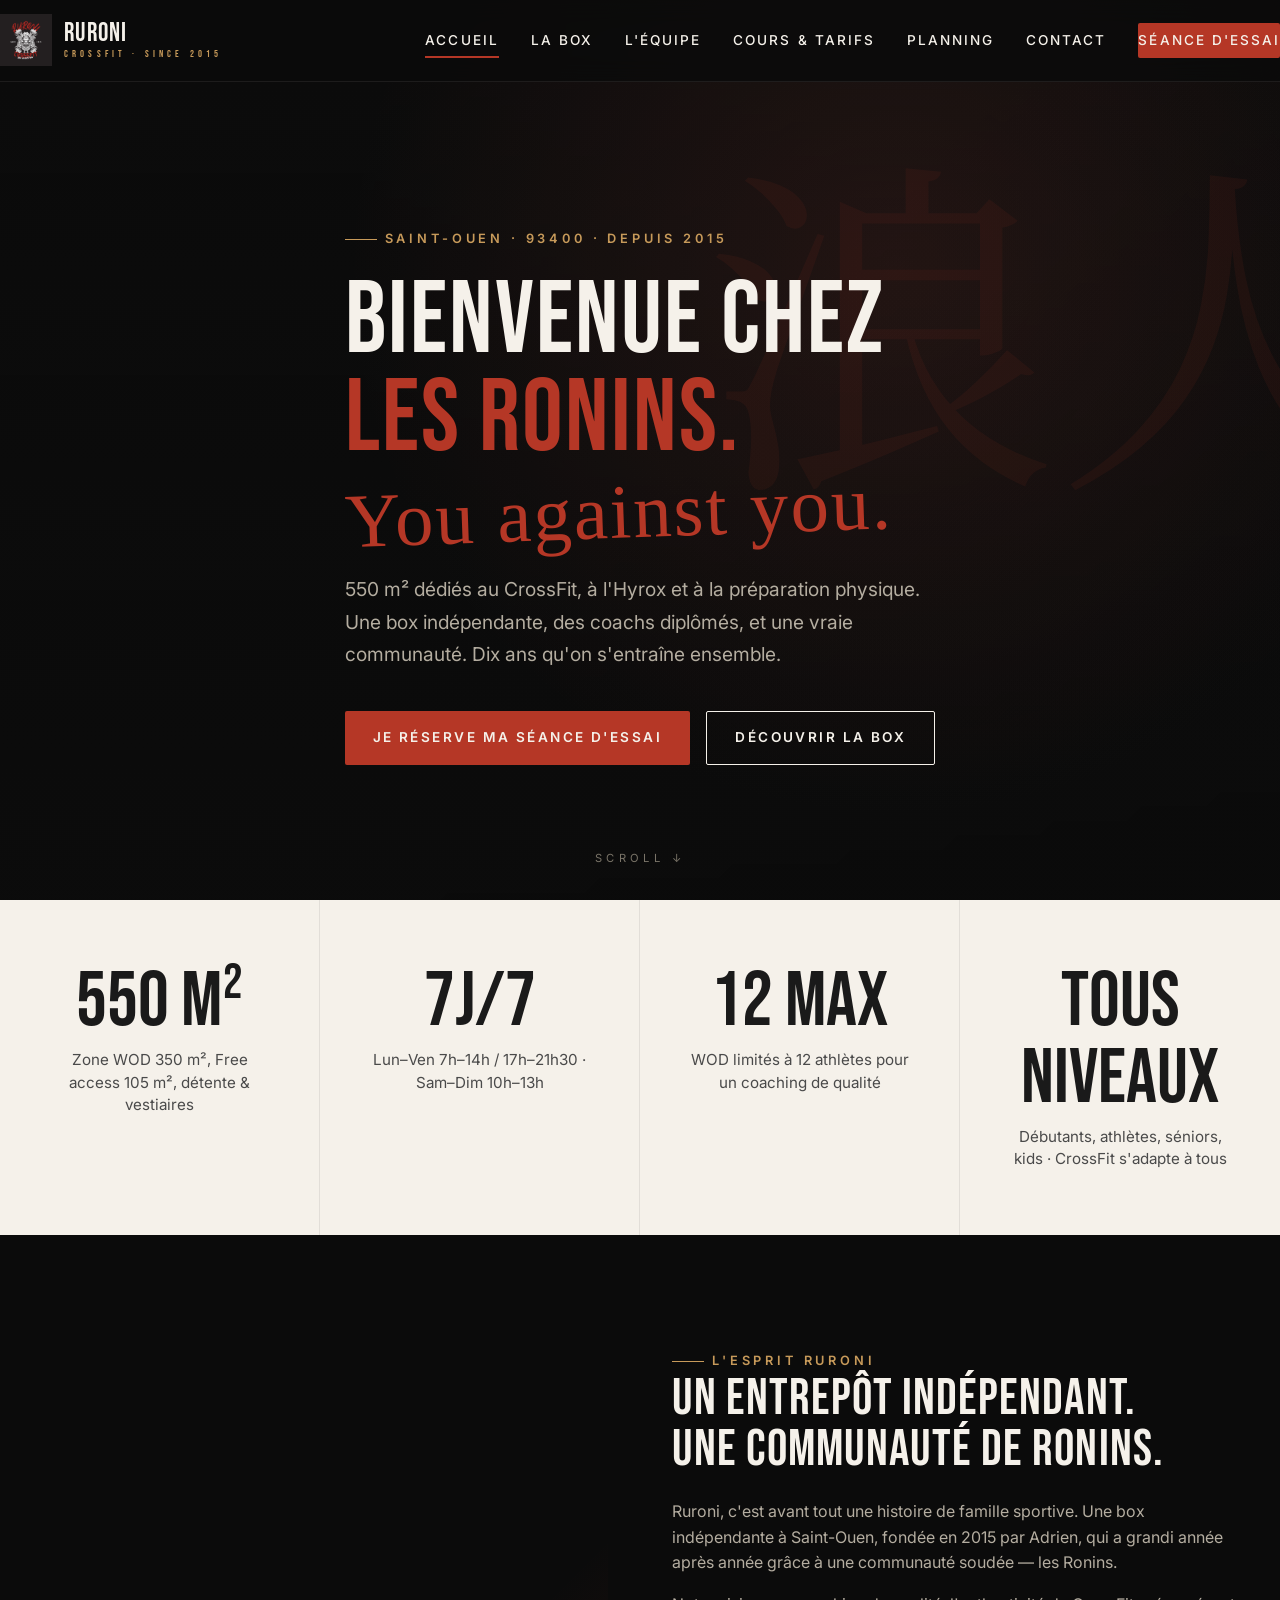
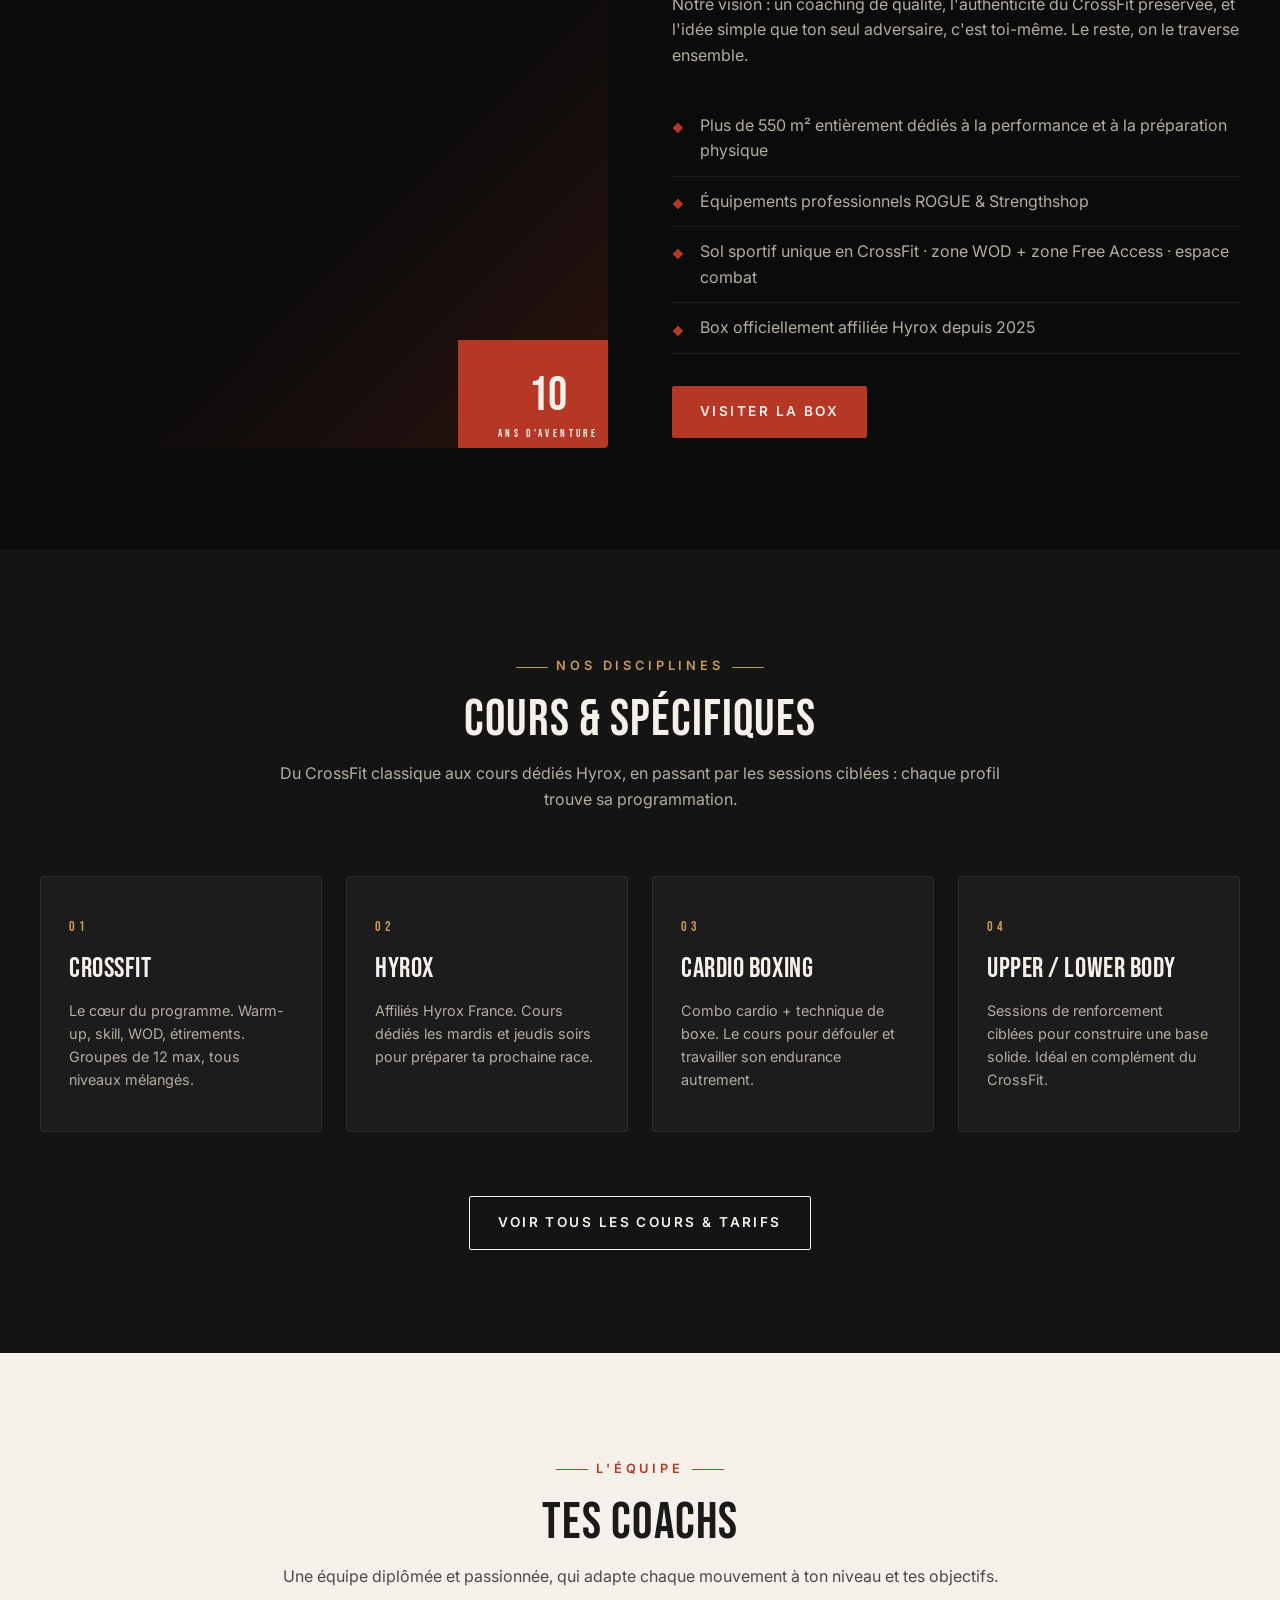
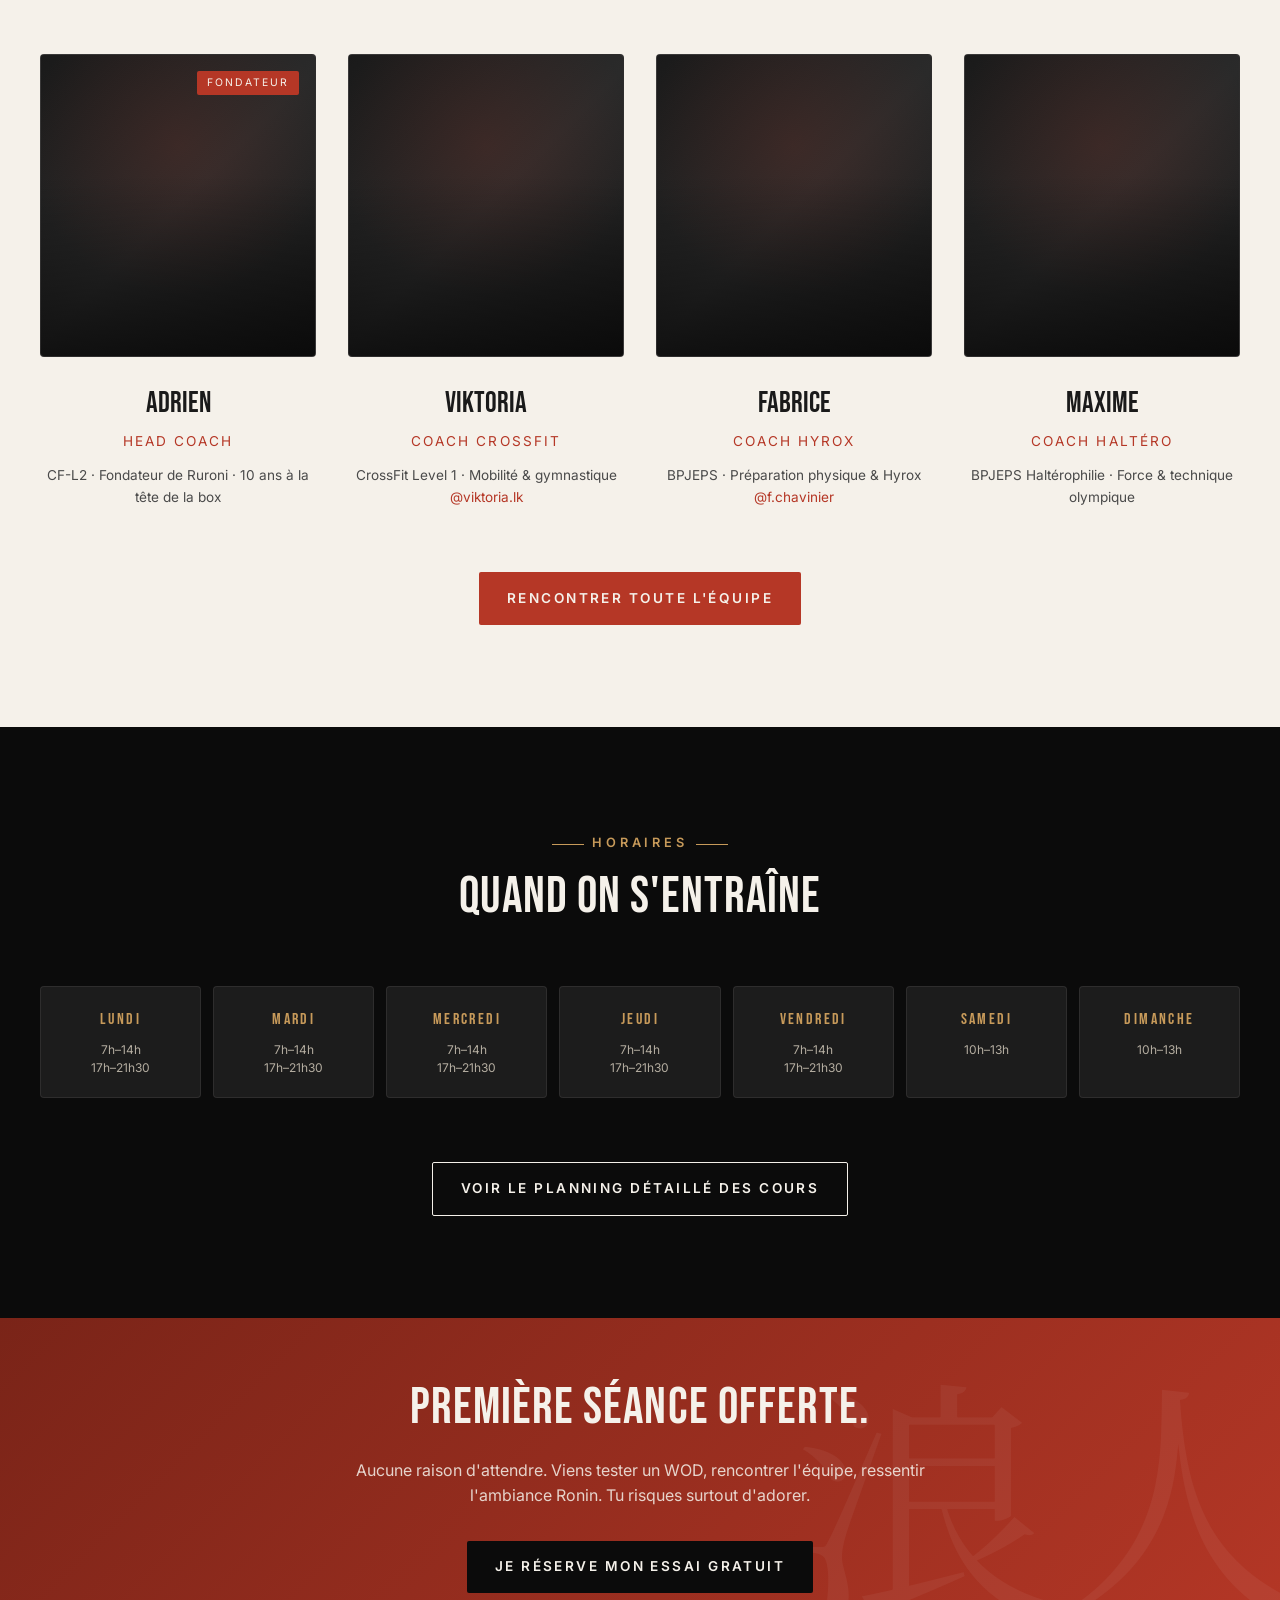
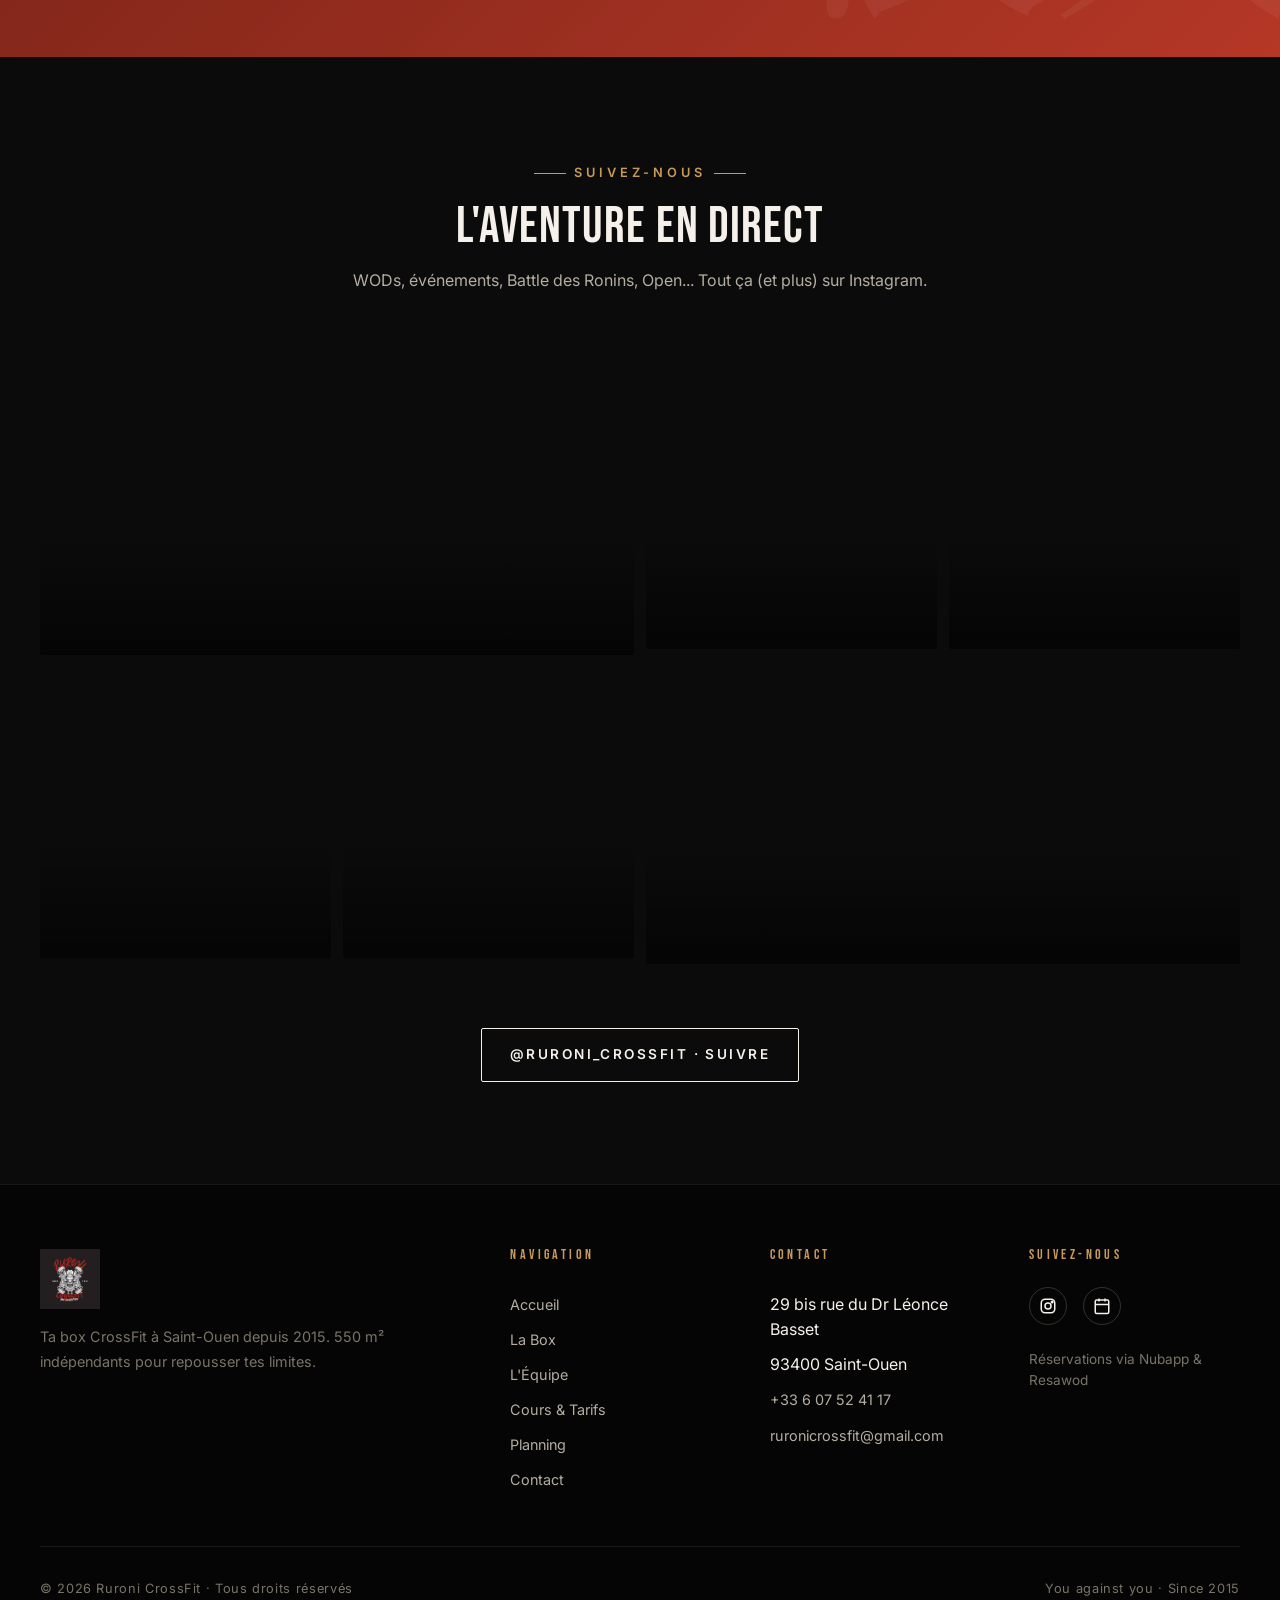
==== index.html @ 7ba1f14e "Add files via upload" ====
<!DOCTYPE html>
<html lang="fr">
<head>
  <meta charset="UTF-8" />
  <meta name="viewport" content="width=device-width, initial-scale=1.0" />
  <title>Ruroni CrossFit — La box des Ronins à Saint-Ouen</title>
  <meta name="description" content="Ruroni CrossFit, votre box indépendante de 550 m² à Saint-Ouen depuis 2015. CrossFit, Hyrox, préparation physique. Première séance offerte." />
  <link rel="icon" type="image/png" href="images/logo-mono.png" />
  <link rel="preconnect" href="https://fonts.googleapis.com" />
  <link rel="preconnect" href="https://fonts.gstatic.com" crossorigin />
  <link href="https://fonts.googleapis.com/css2?family=Bebas+Neue&family=Inter:wght@400;500;600;700&family=Noto+Serif+JP:wght@400;700&family=Permanent+Marker&display=swap" rel="stylesheet" />
  <link rel="stylesheet" href="css/style.css" />
</head>
<body>

<!-- ====== HEADER ====== -->
<header class="header">
  <div class="container header__inner">
    <a href="index.html" class="header__logo">
      <img src="images/logo-mono.png" alt="Ruroni CrossFit" />
      <span class="header__brand">RURONI<span>CROSSFIT · SINCE 2015</span></span>
    </a>
    <nav class="nav">
      <a href="index.html" class="active">Accueil</a>
      <a href="la-box.html">La Box</a>
      <a href="coachs.html">L'Équipe</a>
      <a href="cours-tarifs.html">Cours & Tarifs</a>
      <a href="planning.html">Planning</a>
      <a href="contact.html">Contact</a>
      <a href="https://potentrepote.fillout.com/essai?source=siteweb" class="btn" target="_blank" rel="noopener">Séance d'essai</a>
    </nav>
    <button class="menu-toggle" aria-label="Menu"><span></span><span></span><span></span></button>
  </div>
</header>

<!-- ====== HERO ====== -->
<section class="hero">
  <div class="hero__bg"></div>
  <span class="hero__kanji">浪人</span>
  <div class="container hero__content">
    <span class="eyebrow hero__eyebrow">Saint-Ouen · 93400 · Depuis 2015</span>
    <h1 class="hero__title">
      Bienvenue chez<br />
      <span class="accent">les Ronins.</span>
      <span class="brush">You against you.</span>
    </h1>
    <p class="hero__sub">
      550 m² dédiés au CrossFit, à l'Hyrox et à la préparation physique. Une box indépendante, des coachs diplômés, et une vraie communauté. Dix ans qu'on s'entraîne ensemble.
    </p>
    <div class="hero__ctas">
      <a href="https://potentrepote.fillout.com/essai?source=siteweb" class="btn" target="_blank" rel="noopener">Je réserve ma séance d'essai</a>
      <a href="la-box.html" class="btn btn--outline">Découvrir la box</a>
    </div>
  </div>
  <span class="hero__scroll">Scroll ↓</span>
</section>

<!-- ====== STATS ====== -->
<section class="stats">
  <div class="stats__grid">
    <div class="stat">
      <div class="stat__img" style="background-image:url('https://images.unsplash.com/photo-1571019613454-1cb2f99b2d8b?auto=format&fit=crop&w=900&q=70')"></div>
      <div class="stat__inner">
        <div class="stat__number">550 m²</div>
        <div class="stat__label">Zone WOD 350 m², Free access 105 m², détente & vestiaires</div>
      </div>
    </div>
    <div class="stat">
      <div class="stat__img" style="background-image:url('https://images.unsplash.com/photo-1534438327276-14e5300c3a48?auto=format&fit=crop&w=900&q=70')"></div>
      <div class="stat__inner">
        <div class="stat__number">7j/7</div>
        <div class="stat__label">Lun–Ven 7h–14h / 17h–21h30 · Sam–Dim 10h–13h</div>
      </div>
    </div>
    <div class="stat">
      <div class="stat__img" style="background-image:url('https://images.unsplash.com/photo-1517836357463-d25dfeac3438?auto=format&fit=crop&w=900&q=70')"></div>
      <div class="stat__inner">
        <div class="stat__number">12 max</div>
        <div class="stat__label">WOD limités à 12 athlètes pour un coaching de qualité</div>
      </div>
    </div>
    <div class="stat">
      <div class="stat__img" style="background-image:url('https://images.unsplash.com/photo-1538805060514-97d9cc17730c?auto=format&fit=crop&w=900&q=70')"></div>
      <div class="stat__inner">
        <div class="stat__number">Tous niveaux</div>
        <div class="stat__label">Débutants, athlètes, séniors, kids · CrossFit s'adapte à tous</div>
      </div>
    </div>
  </div>
</section>

<!-- ====== ABOUT SPLIT ====== -->
<section class="section">
  <div class="container split reveal">
    <div class="split__media" style="background-image:url('https://images.unsplash.com/photo-1574680096145-d05b474e2155?auto=format&fit=crop&w=1200&q=75')">
      <div class="split__badge">
        <span class="num">10</span>
        <span class="lbl">ANS D'AVENTURE</span>
      </div>
    </div>
    <div class="split__content">
      <span class="eyebrow">L'esprit Ruroni</span>
      <h2>Un entrepôt indépendant.<br/>Une communauté de Ronins.</h2>
      <p>
        Ruroni, c'est avant tout une histoire de famille sportive. Une box indépendante à Saint-Ouen, fondée en 2015 par Adrien, qui a grandi année après année grâce à une communauté soudée — les Ronins.
      </p>
      <p>
        Notre vision : un coaching de qualité, l'authenticité du CrossFit préservée, et l'idée simple que ton seul adversaire, c'est toi-même. Le reste, on le traverse ensemble.
      </p>
      <ul class="split__list">
        <li>Plus de 550 m² entièrement dédiés à la performance et à la préparation physique</li>
        <li>Équipements professionnels ROGUE & Strengthshop</li>
        <li>Sol sportif unique en CrossFit · zone WOD + zone Free Access · espace combat</li>
        <li>Box officiellement affiliée Hyrox depuis 2025</li>
      </ul>
      <a href="la-box.html" class="btn mt-2" style="margin-top:2rem;">Visiter la box</a>
    </div>
  </div>
</section>

<!-- ====== PROGRAMS ====== -->
<section class="section" style="background:var(--bg-mid);">
  <div class="container">
    <div class="section-head reveal">
      <span class="eyebrow">Nos disciplines</span>
      <h2>Cours & spécifiques</h2>
      <p>Du CrossFit classique aux cours dédiés Hyrox, en passant par les sessions ciblées : chaque profil trouve sa programmation.</p>
    </div>
    <div class="programs reveal">
      <div class="program">
        <span class="program__num">01</span>
        <h3 class="program__title">CrossFit</h3>
        <p class="program__desc">Le cœur du programme. Warm-up, skill, WOD, étirements. Groupes de 12 max, tous niveaux mélangés.</p>
      </div>
      <div class="program">
        <span class="program__num">02</span>
        <h3 class="program__title">Hyrox</h3>
        <p class="program__desc">Affiliés Hyrox France. Cours dédiés les mardis et jeudis soirs pour préparer ta prochaine race.</p>
      </div>
      <div class="program">
        <span class="program__num">03</span>
        <h3 class="program__title">Cardio Boxing</h3>
        <p class="program__desc">Combo cardio + technique de boxe. Le cours pour défouler et travailler son endurance autrement.</p>
      </div>
      <div class="program">
        <span class="program__num">04</span>
        <h3 class="program__title">Upper / Lower Body</h3>
        <p class="program__desc">Sessions de renforcement ciblées pour construire une base solide. Idéal en complément du CrossFit.</p>
      </div>
    </div>
    <div class="text-center mt-4">
      <a href="cours-tarifs.html" class="btn btn--outline">Voir tous les cours & tarifs</a>
    </div>
  </div>
</section>

<!-- ====== COACHES PREVIEW ====== -->
<section class="section section--cream">
  <div class="container">
    <div class="section-head reveal">
      <span class="eyebrow">L'Équipe</span>
      <h2>Tes coachs</h2>
      <p>Une équipe diplômée et passionnée, qui adapte chaque mouvement à ton niveau et tes objectifs.</p>
    </div>
    <div class="coaches reveal">
      <div class="coach">
        <div class="coach__portrait">
          <div class="coach__img" style="background-image:url('https://images.unsplash.com/photo-1583454110551-21f2fa2afe61?auto=format&fit=crop&w=500&q=80')"></div>
          <span class="coach__badge">Fondateur</span>
        </div>
        <div class="coach__name">Adrien</div>
        <div class="coach__role">Head Coach</div>
        <div class="coach__creds" style="color:#4a4a4a;">CF-L2 · Fondateur de Ruroni · 10 ans à la tête de la box</div>
      </div>
      <div class="coach">
        <div class="coach__portrait">
          <div class="coach__img" style="background-image:url('https://images.unsplash.com/photo-1518611012118-696072aa579a?auto=format&fit=crop&w=500&q=80')"></div>
        </div>
        <div class="coach__name">Viktoria</div>
        <div class="coach__role">Coach CrossFit</div>
        <div class="coach__creds" style="color:#4a4a4a;">CrossFit Level 1 · Mobilité & gymnastique<br/><a href="https://www.instagram.com/viktoria.lk/" target="_blank" style="color:var(--red);">@viktoria.lk</a></div>
      </div>
      <div class="coach">
        <div class="coach__portrait">
          <div class="coach__img" style="background-image:url('https://images.unsplash.com/photo-1567013127542-490d757e51fc?auto=format&fit=crop&w=500&q=80')"></div>
        </div>
        <div class="coach__name">Fabrice</div>
        <div class="coach__role">Coach Hyrox</div>
        <div class="coach__creds" style="color:#4a4a4a;">BPJEPS · Préparation physique & Hyrox<br/><a href="https://www.instagram.com/f.chavinier/" target="_blank" style="color:var(--red);">@f.chavinier</a></div>
      </div>
      <div class="coach">
        <div class="coach__portrait">
          <div class="coach__img" style="background-image:url('https://images.unsplash.com/photo-1605296867424-35fc25c9212a?auto=format&fit=crop&w=500&q=80')"></div>
        </div>
        <div class="coach__name">Maxime</div>
        <div class="coach__role">Coach Haltéro</div>
        <div class="coach__creds" style="color:#4a4a4a;">BPJEPS Haltérophilie · Force & technique olympique</div>
      </div>
    </div>
    <div class="text-center mt-4">
      <a href="coachs.html" class="btn">Rencontrer toute l'équipe</a>
    </div>
  </div>
</section>

<!-- ====== HOURS ====== -->
<section class="section">
  <div class="container">
    <div class="section-head reveal">
      <span class="eyebrow">Horaires</span>
      <h2>Quand on s'entraîne</h2>
    </div>
    <div class="hours-grid reveal">
      <div class="day"><div class="day__name">Lundi</div><div class="day__hours">7h–14h<br/>17h–21h30</div></div>
      <div class="day"><div class="day__name">Mardi</div><div class="day__hours">7h–14h<br/>17h–21h30</div></div>
      <div class="day"><div class="day__name">Mercredi</div><div class="day__hours">7h–14h<br/>17h–21h30</div></div>
      <div class="day"><div class="day__name">Jeudi</div><div class="day__hours">7h–14h<br/>17h–21h30</div></div>
      <div class="day"><div class="day__name">Vendredi</div><div class="day__hours">7h–14h<br/>17h–21h30</div></div>
      <div class="day"><div class="day__name">Samedi</div><div class="day__hours">10h–13h</div></div>
      <div class="day"><div class="day__name">Dimanche</div><div class="day__hours">10h–13h</div></div>
    </div>
    <div class="text-center mt-4">
      <a href="planning.html" class="btn btn--outline">Voir le planning détaillé des cours</a>
    </div>
  </div>
</section>

<!-- ====== CTA BANNER ====== -->
<section class="cta-banner">
  <div class="container">
    <h2>Première séance offerte.</h2>
    <p>Aucune raison d'attendre. Viens tester un WOD, rencontrer l'équipe, ressentir l'ambiance Ronin. Tu risques surtout d'adorer.</p>
    <a href="https://potentrepote.fillout.com/essai?source=siteweb" class="btn" target="_blank" rel="noopener">Je réserve mon essai gratuit</a>
  </div>
</section>

<!-- ====== INSTAGRAM TEASER ====== -->
<section class="section">
  <div class="container">
    <div class="section-head reveal">
      <span class="eyebrow">Suivez-nous</span>
      <h2>L'aventure en direct</h2>
      <p>WODs, événements, Battle des Ronins, Open... Tout ça (et plus) sur Instagram.</p>
    </div>
    <div class="gallery reveal">
      <a class="gallery__item gallery__item--wide" href="https://www.instagram.com/ruroni_crossfit/" target="_blank" rel="noopener" style="background-image:url('https://images.unsplash.com/photo-1571902943202-507ec2618e8f?auto=format&fit=crop&w=1200&q=75')"></a>
      <a class="gallery__item" href="https://www.instagram.com/ruroni_crossfit/" target="_blank" rel="noopener" style="background-image:url('https://images.unsplash.com/photo-1599058917212-d750089bc07e?auto=format&fit=crop&w=600&q=75')"></a>
      <a class="gallery__item" href="https://www.instagram.com/ruroni_crossfit/" target="_blank" rel="noopener" style="background-image:url('https://images.unsplash.com/photo-1581009146145-b5ef050c2e1e?auto=format&fit=crop&w=600&q=75')"></a>
      <a class="gallery__item" href="https://www.instagram.com/ruroni_crossfit/" target="_blank" rel="noopener" style="background-image:url('https://images.unsplash.com/photo-1554344728-77cf90d9ed26?auto=format&fit=crop&w=600&q=75')"></a>
      <a class="gallery__item" href="https://www.instagram.com/ruroni_crossfit/" target="_blank" rel="noopener" style="background-image:url('https://images.unsplash.com/photo-1517344884509-a0c97ec11bcc?auto=format&fit=crop&w=600&q=75')"></a>
      <a class="gallery__item gallery__item--wide" href="https://www.instagram.com/ruroni_crossfit/" target="_blank" rel="noopener" style="background-image:url('https://images.unsplash.com/photo-1546483875-ad9014c88eba?auto=format&fit=crop&w=1200&q=75')"></a>
    </div>
    <div class="text-center mt-4">
      <a href="https://www.instagram.com/ruroni_crossfit/" target="_blank" rel="noopener" class="btn btn--outline">@ruroni_crossfit · Suivre</a>
    </div>
  </div>
</section>

<!-- ====== FOOTER ====== -->
<footer class="footer">
  <div class="container">
    <div class="footer__grid">
      <div class="footer__brand">
        <img src="images/logo-mono.png" alt="Ruroni CrossFit" />
        <p>Ta box CrossFit à Saint-Ouen depuis 2015. 550 m² indépendants pour repousser tes limites.</p>
      </div>
      <div class="footer__col">
        <h4>NAVIGATION</h4>
        <ul>
          <li><a href="index.html">Accueil</a></li>
          <li><a href="la-box.html">La Box</a></li>
          <li><a href="coachs.html">L'Équipe</a></li>
          <li><a href="cours-tarifs.html">Cours & Tarifs</a></li>
          <li><a href="planning.html">Planning</a></li>
          <li><a href="contact.html">Contact</a></li>
        </ul>
      </div>
      <div class="footer__col">
        <h4>CONTACT</h4>
        <ul>
          <li>29 bis rue du Dr Léonce Basset</li>
          <li>93400 Saint-Ouen</li>
          <li><a href="tel:+33607524117">+33 6 07 52 41 17</a></li>
          <li><a href="mailto:ruronicrossfit@gmail.com">ruronicrossfit@gmail.com</a></li>
        </ul>
      </div>
      <div class="footer__col">
        <h4>SUIVEZ-NOUS</h4>
        <div class="footer__social">
          <a href="https://www.instagram.com/ruroni_crossfit/" target="_blank" aria-label="Instagram">
            <svg width="18" height="18" viewBox="0 0 24 24" fill="none" stroke="currentColor" stroke-width="2"><rect x="3" y="3" width="18" height="18" rx="5"/><circle cx="12" cy="12" r="4"/><circle cx="17.5" cy="6.5" r="1" fill="currentColor"/></svg>
          </a>
          <a href="https://potentrepote.fillout.com/essai?source=siteweb" target="_blank" aria-label="Réserver">
            <svg width="18" height="18" viewBox="0 0 24 24" fill="none" stroke="currentColor" stroke-width="2"><rect x="3" y="4" width="18" height="18" rx="2"/><line x1="16" y1="2" x2="16" y2="6"/><line x1="8" y1="2" x2="8" y2="6"/><line x1="3" y1="10" x2="21" y2="10"/></svg>
          </a>
        </div>
        <p style="margin-top:1.5rem; color:var(--text-mute); font-size:0.85rem;">Réservations via Nubapp & Resawod</p>
      </div>
    </div>
    <div class="footer__bottom">
      <div>© 2026 Ruroni CrossFit · Tous droits réservés</div>
      <div>You against you · Since 2015</div>
    </div>
  </div>
</footer>

<script src="js/main.js"></script>
</body>
</html>
---- css/style.css ----
/* =========================================================
   RURONI CROSSFIT — Identité visuelle
   Palette extraite du logo samouraï : rouge profond, crème, bronze, charbon
   ========================================================= */

:root {
  --bg-dark: #0b0b0b;
  --bg-mid: #141414;
  --bg-card: #1c1c1c;
  --bg-cream: #f5f1ea;
  --bg-cream-2: #ebe5d8;
  --red: #b53726;
  --red-hover: #d04432;
  --red-dark: #7a2418;
  --bronze: #c79a5a;
  --steel: #3d6a8c;
  --text: #f5f1ea;
  --text-dim: #b4ada0;
  --text-mute: #7a7468;
  --border: rgba(245, 241, 234, 0.08);
  --border-strong: rgba(245, 241, 234, 0.18);
}

* { box-sizing: border-box; margin: 0; padding: 0; }

html { scroll-behavior: smooth; }

body {
  font-family: 'Inter', -apple-system, BlinkMacSystemFont, sans-serif;
  background: var(--bg-dark);
  color: var(--text);
  line-height: 1.6;
  font-size: 16px;
  -webkit-font-smoothing: antialiased;
  overflow-x: hidden;
}

img { max-width: 100%; height: auto; display: block; }
a { color: inherit; text-decoration: none; transition: color .2s ease; }
a:hover { color: var(--red-hover); }

/* === Typography === */
h1, h2, h3, h4 {
  font-family: 'Bebas Neue', 'Arial Narrow', sans-serif;
  font-weight: 400;
  letter-spacing: 0.02em;
  line-height: 1;
}

h1 { font-size: clamp(2.5rem, 6vw, 5.5rem); }
h2 { font-size: clamp(2rem, 4vw, 3.5rem); }
h3 { font-size: clamp(1.4rem, 2.5vw, 2rem); }
h4 { font-size: 1.25rem; letter-spacing: 0.08em; text-transform: uppercase; }

.brush {
  font-family: 'Yuji Mai', 'Permanent Marker', cursive;
  color: var(--red);
  font-weight: 400;
}

.kanji {
  font-family: 'Noto Serif JP', serif;
  color: var(--red);
  opacity: 0.4;
}

.eyebrow {
  font-size: 0.8rem;
  letter-spacing: 0.3em;
  text-transform: uppercase;
  color: var(--bronze);
  font-weight: 600;
  display: inline-block;
  position: relative;
  padding-left: 2.5rem;
}
.eyebrow::before {
  content: '';
  position: absolute;
  left: 0; top: 50%;
  width: 2rem; height: 1px;
  background: var(--bronze);
}

/* === Layout === */
.container {
  max-width: 1280px;
  margin: 0 auto;
  padding: 0 clamp(1.25rem, 4vw, 2.5rem);
}

.section { padding: clamp(4rem, 8vw, 7rem) 0; }
.section--cream { background: var(--bg-cream); color: #1a1a1a; }
.section--cream h1, .section--cream h2, .section--cream h3, .section--cream h4 { color: #1a1a1a; }
.section--cream .eyebrow { color: var(--red); }
.section--cream .eyebrow::before { background: var(--red); }

/* === Header === */
.header {
  position: fixed;
  top: 0; left: 0; right: 0;
  z-index: 100;
  background: rgba(11, 11, 11, 0.85);
  backdrop-filter: blur(12px);
  -webkit-backdrop-filter: blur(12px);
  border-bottom: 1px solid var(--border);
  transition: background .3s ease;
}
.header__inner {
  display: flex;
  align-items: center;
  justify-content: space-between;
  padding: 0.9rem 0;
}
.header__logo {
  display: flex;
  align-items: center;
  gap: 0.75rem;
}
.header__logo img {
  height: 52px;
  width: auto;
}
.header__brand {
  font-family: 'Bebas Neue', sans-serif;
  font-size: 1.6rem;
  letter-spacing: 0.05em;
  line-height: 1;
  color: var(--text);
}
.header__brand span {
  display: block;
  font-size: 0.65rem;
  letter-spacing: 0.4em;
  color: var(--bronze);
  margin-top: 2px;
}

.nav {
  display: flex;
  align-items: center;
  gap: 2rem;
}
.nav a {
  font-size: 0.85rem;
  letter-spacing: 0.15em;
  text-transform: uppercase;
  font-weight: 500;
  position: relative;
  padding: 0.4rem 0;
}
.nav a::after {
  content: '';
  position: absolute;
  bottom: 0; left: 0;
  width: 0; height: 2px;
  background: var(--red);
  transition: width .25s ease;
}
.nav a:hover::after, .nav a.active::after { width: 100%; }
.nav a.active { color: var(--text); }

.btn {
  display: inline-flex;
  align-items: center;
  gap: 0.5rem;
  padding: 0.95rem 1.75rem;
  background: var(--red);
  color: var(--text);
  font-size: 0.85rem;
  letter-spacing: 0.18em;
  text-transform: uppercase;
  font-weight: 600;
  border: none;
  cursor: pointer;
  transition: all .2s ease;
  border-radius: 2px;
}
.btn:hover { background: var(--red-hover); color: var(--text); transform: translateY(-2px); }
.btn--outline {
  background: transparent;
  border: 1.5px solid var(--text);
  color: var(--text);
}
.btn--outline:hover { background: var(--text); color: var(--bg-dark); }
.btn--cream {
  background: var(--bg-cream);
  color: #1a1a1a;
}
.btn--cream:hover { background: white; color: #1a1a1a; }

.menu-toggle {
  display: none;
  background: none;
  border: none;
  color: var(--text);
  cursor: pointer;
  padding: 0.5rem;
}
.menu-toggle span {
  display: block;
  width: 26px; height: 2px;
  background: var(--text);
  margin: 5px 0;
  transition: all .25s;
}

/* === Hero === */
.hero {
  position: relative;
  min-height: 100vh;
  display: flex;
  align-items: center;
  padding-top: 90px;
  overflow: hidden;
  background: var(--bg-dark);
}
.hero__bg {
  position: absolute;
  inset: 0;
  background-image:
    linear-gradient(180deg, rgba(11,11,11,0.6) 0%, rgba(11,11,11,0.85) 60%, rgba(11,11,11,0.95) 100%),
    url('https://images.unsplash.com/photo-1534438327276-14e5300c3a48?auto=format&fit=crop&w=2000&q=70');
  background-size: cover;
  background-position: center;
  filter: grayscale(0.4);
}
.hero__bg::after {
  content: '';
  position: absolute;
  inset: 0;
  background:
    radial-gradient(circle at 70% 30%, rgba(181, 55, 38, 0.18), transparent 50%),
    linear-gradient(135deg, transparent 50%, rgba(11,11,11,0.5) 100%);
}
.hero__content {
  position: relative;
  z-index: 2;
  max-width: 900px;
}
.hero__kanji {
  font-family: 'Noto Serif JP', serif;
  position: absolute;
  right: -10%;
  top: 15%;
  font-size: clamp(10rem, 30vw, 22rem);
  color: var(--red);
  opacity: 0.08;
  line-height: 1;
  z-index: 1;
  user-select: none;
}
.hero__eyebrow {
  margin-bottom: 1.5rem;
}
.hero__title {
  font-size: clamp(3rem, 8vw, 7rem);
  line-height: 0.95;
  margin-bottom: 1.5rem;
}
.hero__title .accent { color: var(--red); }
.hero__title .brush {
  display: block;
  font-size: clamp(2.5rem, 6vw, 5rem);
  transform: rotate(-2deg);
  margin: 0.5rem 0;
}
.hero__sub {
  font-size: clamp(1rem, 1.5vw, 1.2rem);
  color: var(--text-dim);
  max-width: 580px;
  margin-bottom: 2.5rem;
  line-height: 1.7;
}
.hero__ctas {
  display: flex;
  gap: 1rem;
  flex-wrap: wrap;
}
.hero__scroll {
  position: absolute;
  bottom: 2rem;
  left: 50%;
  transform: translateX(-50%);
  font-size: 0.7rem;
  letter-spacing: 0.4em;
  text-transform: uppercase;
  color: var(--text-mute);
  z-index: 2;
  animation: bounce 2s infinite;
}
@keyframes bounce {
  0%, 100% { transform: translate(-50%, 0); }
  50% { transform: translate(-50%, 10px); }
}

/* === Stats grid (Naya-style) === */
.stats {
  background: var(--bg-cream);
  color: #1a1a1a;
  padding: 0;
}
.stats__grid {
  display: grid;
  grid-template-columns: repeat(4, 1fr);
}
.stat {
  position: relative;
  padding: 4rem 2rem;
  text-align: center;
  border-right: 1px solid rgba(0,0,0,0.08);
  overflow: hidden;
}
.stat:last-child { border-right: none; }
.stat__img {
  position: absolute;
  inset: 0;
  background-size: cover;
  background-position: center;
  opacity: 0.18;
  transition: opacity .4s ease;
}
.stat:hover .stat__img { opacity: 0.32; }
.stat__inner { position: relative; z-index: 2; }
.stat__number {
  font-family: 'Bebas Neue', sans-serif;
  font-size: clamp(3rem, 6vw, 5rem);
  color: #1a1a1a;
  line-height: 1;
  margin-bottom: 0.5rem;
}
.stat__label {
  font-size: 0.95rem;
  color: #4a4a4a;
  line-height: 1.5;
  max-width: 220px;
  margin: 0 auto;
}

/* === Section header === */
.section-head { text-align: center; max-width: 720px; margin: 0 auto 4rem; }
.section-head .eyebrow { padding-left: 2.5rem; padding-right: 2.5rem; }
.section-head .eyebrow::after {
  content: '';
  position: absolute;
  right: 0; top: 50%;
  width: 2rem; height: 1px;
  background: var(--bronze);
}
.section--cream .section-head .eyebrow::after { background: var(--red); }
.section-head h2 { margin: 1rem 0; }
.section-head p { color: var(--text-dim); }
.section--cream .section-head p { color: #4a4a4a; }

/* === Programs (cours spécifiques) === */
.programs {
  display: grid;
  grid-template-columns: repeat(auto-fit, minmax(240px, 1fr));
  gap: 1.5rem;
}
.program {
  position: relative;
  padding: 2.5rem 1.75rem;
  background: var(--bg-card);
  border: 1px solid var(--border);
  border-radius: 4px;
  overflow: hidden;
  transition: all .3s ease;
}
.program::before {
  content: '';
  position: absolute;
  top: 0; left: 0;
  width: 100%; height: 3px;
  background: var(--red);
  transform: scaleX(0);
  transform-origin: left;
  transition: transform .3s ease;
}
.program:hover {
  transform: translateY(-4px);
  border-color: var(--border-strong);
}
.program:hover::before { transform: scaleX(1); }
.program__num {
  font-family: 'Bebas Neue', sans-serif;
  font-size: 0.85rem;
  color: var(--bronze);
  letter-spacing: 0.3em;
  margin-bottom: 1rem;
  display: block;
}
.program__title {
  font-family: 'Bebas Neue', sans-serif;
  font-size: 1.75rem;
  margin-bottom: 1rem;
  color: var(--text);
}
.program__desc {
  font-size: 0.9rem;
  color: var(--text-dim);
  line-height: 1.6;
}

/* === Coaches === */
.coaches {
  display: grid;
  grid-template-columns: repeat(auto-fit, minmax(260px, 1fr));
  gap: 2rem;
}
.coach {
  text-align: center;
}
.coach__portrait {
  position: relative;
  aspect-ratio: 1 / 1.1;
  border-radius: 4px;
  margin-bottom: 1.5rem;
  overflow: hidden;
  background: linear-gradient(135deg, #1a1a1a 0%, #2a2a2a 50%, #1a1a1a 100%);
  display: flex;
  align-items: center;
  justify-content: center;
  border: 1px solid var(--border);
  transition: all .3s ease;
}
.coach__portrait::before {
  content: '';
  position: absolute;
  inset: 0;
  background:
    radial-gradient(circle at 50% 30%, rgba(181, 55, 38, 0.15), transparent 60%);
}
.coach__portrait::after {
  content: '';
  position: absolute;
  inset: 0;
  background: linear-gradient(180deg, transparent 40%, rgba(0,0,0,0.6) 100%);
}
.coach:hover .coach__portrait {
  border-color: var(--red);
  transform: translateY(-4px);
}
.coach__img {
  position: absolute;
  inset: 0;
  background-size: cover;
  background-position: center top;
  filter: grayscale(0.2) contrast(1.05);
}
.coach__initials {
  position: relative;
  z-index: 2;
  font-family: 'Bebas Neue', sans-serif;
  font-size: 5rem;
  color: var(--bronze);
  opacity: 0.5;
  letter-spacing: 0.05em;
}
.coach__badge {
  position: absolute;
  top: 1rem; right: 1rem;
  z-index: 3;
  background: var(--red);
  color: var(--text);
  font-size: 0.65rem;
  letter-spacing: 0.2em;
  padding: 0.25rem 0.6rem;
  text-transform: uppercase;
  border-radius: 2px;
}
.coach__name {
  font-family: 'Bebas Neue', sans-serif;
  font-size: 1.8rem;
  margin-bottom: 0.25rem;
}
.coach__role {
  font-size: 0.85rem;
  letter-spacing: 0.15em;
  text-transform: uppercase;
  color: var(--red);
  margin-bottom: 0.75rem;
}
.coach__creds {
  font-size: 0.85rem;
  color: var(--text-dim);
  line-height: 1.6;
}

/* === Box presentation (split) === */
.split {
  display: grid;
  grid-template-columns: 1fr 1fr;
  gap: 4rem;
  align-items: center;
}
.split__media {
  position: relative;
  aspect-ratio: 4 / 5;
  background-size: cover;
  background-position: center;
  border-radius: 4px;
  overflow: hidden;
}
.split__media::before {
  content: '';
  position: absolute;
  inset: 0;
  background: linear-gradient(135deg, transparent 60%, rgba(181, 55, 38, 0.2) 100%);
}
.split__badge {
  position: absolute;
  bottom: -30px; right: -30px;
  background: var(--red);
  color: var(--text);
  padding: 2rem 2.5rem;
  text-align: center;
  font-family: 'Bebas Neue', sans-serif;
  z-index: 2;
}
.split__badge .num { font-size: 3rem; line-height: 1; display: block; }
.split__badge .lbl { font-size: 0.7rem; letter-spacing: 0.3em; }
.split__content h2 { margin-bottom: 1.5rem; }
.split__content p { color: var(--text-dim); margin-bottom: 1rem; }
.split__list { list-style: none; margin-top: 2rem; }
.split__list li {
  display: flex;
  align-items: flex-start;
  gap: 1rem;
  padding: 0.75rem 0;
  border-bottom: 1px solid var(--border);
  color: var(--text-dim);
}
.split__list li::before {
  content: '◆';
  color: var(--red);
  font-size: 0.7rem;
  margin-top: 0.45rem;
}

/* === Gallery === */
.gallery {
  display: grid;
  grid-template-columns: repeat(4, 1fr);
  gap: 0.75rem;
}
.gallery__item {
  aspect-ratio: 1;
  background-size: cover;
  background-position: center;
  border-radius: 2px;
  position: relative;
  overflow: hidden;
  cursor: pointer;
  transition: all .3s ease;
}
.gallery__item:hover { transform: scale(0.98); }
.gallery__item::after {
  content: '';
  position: absolute;
  inset: 0;
  background: linear-gradient(180deg, transparent 60%, rgba(0,0,0,0.6) 100%);
}
.gallery__item--wide {
  grid-column: span 2;
  aspect-ratio: 2;
}

/* === Pricing === */
.pricing {
  display: grid;
  grid-template-columns: repeat(auto-fit, minmax(280px, 1fr));
  gap: 2rem;
  max-width: 1100px;
  margin: 0 auto;
}
.price {
  background: var(--bg-card);
  border: 1px solid var(--border);
  padding: 2.5rem 2rem;
  border-radius: 4px;
  position: relative;
  transition: all .3s ease;
}
.price--featured {
  border-color: var(--red);
  transform: scale(1.03);
  background: linear-gradient(180deg, #1f1612 0%, var(--bg-card) 100%);
}
.price--featured::before {
  content: 'POPULAIRE';
  position: absolute;
  top: -12px; left: 50%;
  transform: translateX(-50%);
  background: var(--red);
  color: var(--text);
  font-family: 'Bebas Neue', sans-serif;
  font-size: 0.85rem;
  letter-spacing: 0.25em;
  padding: 0.35rem 1rem;
  border-radius: 2px;
}
.price__name {
  font-family: 'Bebas Neue', sans-serif;
  font-size: 1.5rem;
  color: var(--bronze);
  letter-spacing: 0.1em;
  margin-bottom: 0.5rem;
}
.price__amount {
  font-family: 'Bebas Neue', sans-serif;
  font-size: 3.5rem;
  color: var(--text);
  line-height: 1;
}
.price__amount sup { font-size: 1rem; color: var(--text-dim); margin-left: 0.25rem; }
.price__period { font-size: 0.85rem; color: var(--text-mute); margin-bottom: 1.5rem; display: block; }
.price__list {
  list-style: none;
  margin: 1.5rem 0;
  padding: 1.5rem 0;
  border-top: 1px solid var(--border);
}
.price__list li {
  padding: 0.5rem 0;
  font-size: 0.9rem;
  color: var(--text-dim);
  position: relative;
  padding-left: 1.5rem;
}
.price__list li::before {
  content: '✓';
  position: absolute;
  left: 0;
  color: var(--red);
  font-weight: 700;
}

/* === Planning table === */
.planning {
  overflow-x: auto;
  border: 1px solid var(--border);
  border-radius: 4px;
}
.planning table {
  width: 100%;
  border-collapse: collapse;
  min-width: 800px;
}
.planning th, .planning td {
  padding: 1rem 0.5rem;
  text-align: center;
  border-right: 1px solid var(--border);
  border-bottom: 1px solid var(--border);
  font-size: 0.85rem;
}
.planning th {
  background: var(--bg-card);
  font-family: 'Bebas Neue', sans-serif;
  font-size: 1rem;
  letter-spacing: 0.15em;
  color: var(--bronze);
  text-transform: uppercase;
}
.planning th:first-child, .planning td:first-child {
  background: var(--bg-card);
  font-family: 'Bebas Neue', sans-serif;
  font-size: 0.95rem;
  letter-spacing: 0.1em;
  color: var(--text);
  text-transform: uppercase;
  text-align: left;
  padding-left: 1.25rem;
  min-width: 110px;
}
.planning td .slot {
  display: inline-block;
  padding: 0.4rem 0.75rem;
  background: rgba(181, 55, 38, 0.12);
  border-left: 2px solid var(--red);
  color: var(--text);
  font-weight: 600;
  border-radius: 2px;
  margin: 0.15rem 0;
  font-size: 0.78rem;
}
.planning td .slot--hyrox {
  background: rgba(61, 106, 140, 0.15);
  border-left-color: var(--steel);
}
.planning td .slot--special {
  background: rgba(199, 154, 90, 0.15);
  border-left-color: var(--bronze);
}
.planning td.empty { color: var(--text-mute); font-size: 0.75rem; }
.planning__legend {
  display: flex;
  gap: 1.5rem;
  margin-top: 1.5rem;
  flex-wrap: wrap;
  font-size: 0.85rem;
  color: var(--text-dim);
}
.planning__legend span {
  display: inline-flex;
  align-items: center;
  gap: 0.5rem;
}
.planning__legend span::before {
  content: '';
  width: 12px; height: 12px;
  background: var(--red);
  border-radius: 2px;
}
.planning__legend span:nth-child(2)::before { background: var(--steel); }
.planning__legend span:nth-child(3)::before { background: var(--bronze); }

/* === Contact / Form === */
.contact-grid {
  display: grid;
  grid-template-columns: 1fr 1fr;
  gap: 4rem;
}
.contact-info { padding: 0; }
.contact-info h3 { color: var(--text); margin-bottom: 1.5rem; }
.contact-info__item {
  display: flex;
  gap: 1rem;
  padding: 1.25rem 0;
  border-bottom: 1px solid var(--border);
}
.contact-info__item .icon {
  flex-shrink: 0;
  width: 36px; height: 36px;
  background: rgba(181, 55, 38, 0.15);
  border-radius: 50%;
  display: flex;
  align-items: center;
  justify-content: center;
  color: var(--red);
  font-weight: 700;
}
.contact-info__item .label {
  font-size: 0.75rem;
  letter-spacing: 0.2em;
  text-transform: uppercase;
  color: var(--bronze);
  margin-bottom: 0.25rem;
}
.contact-info__item .value { color: var(--text); }
.contact-info__item .value a { color: var(--text); }
.contact-info__item .value a:hover { color: var(--red); }

.form {
  background: var(--bg-card);
  border: 1px solid var(--border);
  padding: 2.5rem;
  border-radius: 4px;
}
.form__row { margin-bottom: 1.25rem; }
.form__row label {
  display: block;
  font-size: 0.75rem;
  letter-spacing: 0.18em;
  text-transform: uppercase;
  color: var(--bronze);
  margin-bottom: 0.5rem;
}
.form__row input,
.form__row textarea,
.form__row select {
  width: 100%;
  padding: 0.85rem 1rem;
  background: var(--bg-mid);
  border: 1px solid var(--border-strong);
  color: var(--text);
  font-family: inherit;
  font-size: 0.95rem;
  border-radius: 2px;
  transition: border-color .2s;
}
.form__row input:focus,
.form__row textarea:focus,
.form__row select:focus {
  outline: none;
  border-color: var(--red);
}
.form__row textarea { resize: vertical; min-height: 120px; }
.form__row--double { display: grid; grid-template-columns: 1fr 1fr; gap: 1rem; }

/* === CTA banner === */
.cta-banner {
  background: linear-gradient(135deg, var(--red-dark) 0%, var(--red) 100%);
  padding: 4rem 0;
  text-align: center;
  position: relative;
  overflow: hidden;
}
.cta-banner::before {
  content: '浪人';
  font-family: 'Noto Serif JP', serif;
  position: absolute;
  right: -2%;
  top: 50%;
  transform: translateY(-50%);
  font-size: 16rem;
  color: rgba(255,255,255,0.05);
  line-height: 1;
}
.cta-banner h2 {
  color: var(--text);
  margin-bottom: 1.5rem;
  position: relative;
  z-index: 2;
}
.cta-banner p {
  color: rgba(245,241,234,0.85);
  margin-bottom: 2rem;
  max-width: 600px;
  margin-left: auto;
  margin-right: auto;
  position: relative;
  z-index: 2;
}
.cta-banner .btn { position: relative; z-index: 2; background: var(--bg-dark); }
.cta-banner .btn:hover { background: var(--bg-cream); color: var(--bg-dark); }

/* === Footer === */
.footer {
  background: #050505;
  padding: 4rem 0 2rem;
  border-top: 1px solid var(--border);
}
.footer__grid {
  display: grid;
  grid-template-columns: 2fr 1fr 1fr 1fr;
  gap: 3rem;
  margin-bottom: 3rem;
}
.footer__brand img { height: 60px; margin-bottom: 1rem; }
.footer__brand p { color: var(--text-mute); font-size: 0.9rem; line-height: 1.7; }
.footer__col h4 {
  color: var(--bronze);
  font-size: 0.85rem;
  letter-spacing: 0.25em;
  margin-bottom: 1.5rem;
}
.footer__col ul { list-style: none; }
.footer__col ul li { padding: 0.3rem 0; }
.footer__col ul a { color: var(--text-dim); font-size: 0.9rem; }
.footer__col ul a:hover { color: var(--red); }
.footer__social { display: flex; gap: 1rem; }
.footer__social a {
  width: 38px; height: 38px;
  border: 1px solid var(--border-strong);
  display: flex;
  align-items: center;
  justify-content: center;
  border-radius: 50%;
  transition: all .2s;
}
.footer__social a:hover {
  background: var(--red);
  border-color: var(--red);
}
.footer__bottom {
  padding-top: 2rem;
  border-top: 1px solid var(--border);
  display: flex;
  justify-content: space-between;
  align-items: center;
  font-size: 0.8rem;
  color: var(--text-mute);
  letter-spacing: 0.05em;
  flex-wrap: wrap;
  gap: 1rem;
}

/* === Page title (sub-pages) === */
.page-title {
  padding: 180px 0 80px;
  position: relative;
  background: var(--bg-mid);
  overflow: hidden;
}
.page-title::before {
  content: '';
  position: absolute;
  inset: 0;
  background-image: linear-gradient(180deg, rgba(11,11,11,0.6), rgba(11,11,11,0.95)),
    url('https://images.unsplash.com/photo-1517836357463-d25dfeac3438?auto=format&fit=crop&w=2000&q=70');
  background-size: cover;
  background-position: center;
  opacity: 0.4;
}
.page-title__content { position: relative; z-index: 2; text-align: center; }
.page-title h1 { margin-bottom: 1rem; }
.page-title .breadcrumb {
  font-size: 0.8rem;
  letter-spacing: 0.2em;
  text-transform: uppercase;
  color: var(--text-mute);
}
.page-title .breadcrumb a { color: var(--bronze); }
.page-title .breadcrumb span { margin: 0 0.5rem; color: var(--text-mute); }

/* === Schedule small (homepage teaser) === */
.hours-grid {
  display: grid;
  grid-template-columns: repeat(7, 1fr);
  gap: 0.75rem;
  margin-top: 2rem;
}
.day {
  padding: 1.25rem 0.75rem;
  background: var(--bg-card);
  border: 1px solid var(--border);
  border-radius: 4px;
  text-align: center;
}
.day__name {
  font-family: 'Bebas Neue', sans-serif;
  font-size: 1rem;
  color: var(--bronze);
  letter-spacing: 0.15em;
  margin-bottom: 0.5rem;
}
.day__hours { font-size: 0.75rem; color: var(--text-dim); line-height: 1.5; }

/* === Map === */
.map-wrap {
  border-radius: 4px;
  overflow: hidden;
  border: 1px solid var(--border-strong);
  filter: grayscale(0.4) contrast(1.1);
}
.map-wrap iframe {
  width: 100%;
  height: 380px;
  border: none;
  display: block;
}

/* === Responsive === */
@media (max-width: 1024px) {
  .stats__grid { grid-template-columns: repeat(2, 1fr); }
  .stat { border-bottom: 1px solid rgba(0,0,0,0.08); }
  .stat:nth-child(2) { border-right: none; }
  .footer__grid { grid-template-columns: 1fr 1fr; gap: 2rem; }
  .split { gap: 2.5rem; }
  .gallery { grid-template-columns: repeat(2, 1fr); }
}

@media (max-width: 768px) {
  .menu-toggle { display: block; }
  .nav {
    position: fixed;
    inset: 70px 0 0 0;
    background: var(--bg-dark);
    flex-direction: column;
    padding: 3rem 2rem;
    gap: 2rem;
    transform: translateX(100%);
    transition: transform .3s ease;
  }
  .nav.open { transform: translateX(0); }
  .nav a { font-size: 1.2rem; }
  .header__brand { font-size: 1.25rem; }
  .hero { min-height: 90vh; padding-top: 100px; }
  .hours-grid { grid-template-columns: repeat(2, 1fr); }
  .split, .contact-grid { grid-template-columns: 1fr; gap: 2rem; }
  .footer__grid { grid-template-columns: 1fr; }
  .form__row--double { grid-template-columns: 1fr; }
  .price--featured { transform: none; }
}

@media (max-width: 480px) {
  .stats__grid { grid-template-columns: 1fr; }
  .stat { border-right: none; }
  .gallery { grid-template-columns: 1fr; }
  .hero__ctas { width: 100%; }
  .hero__ctas .btn { flex: 1; justify-content: center; }
}

/* === Utility === */
.text-center { text-align: center; }
.mt-2 { margin-top: 2rem; }
.mt-4 { margin-top: 4rem; }
.mb-2 { margin-bottom: 2rem; }

/* Reveal animation */
.reveal {
  opacity: 0;
  transform: translateY(20px);
  transition: opacity .8s ease, transform .8s ease;
}
.reveal.in-view {
  opacity: 1;
  transform: translateY(0);
}
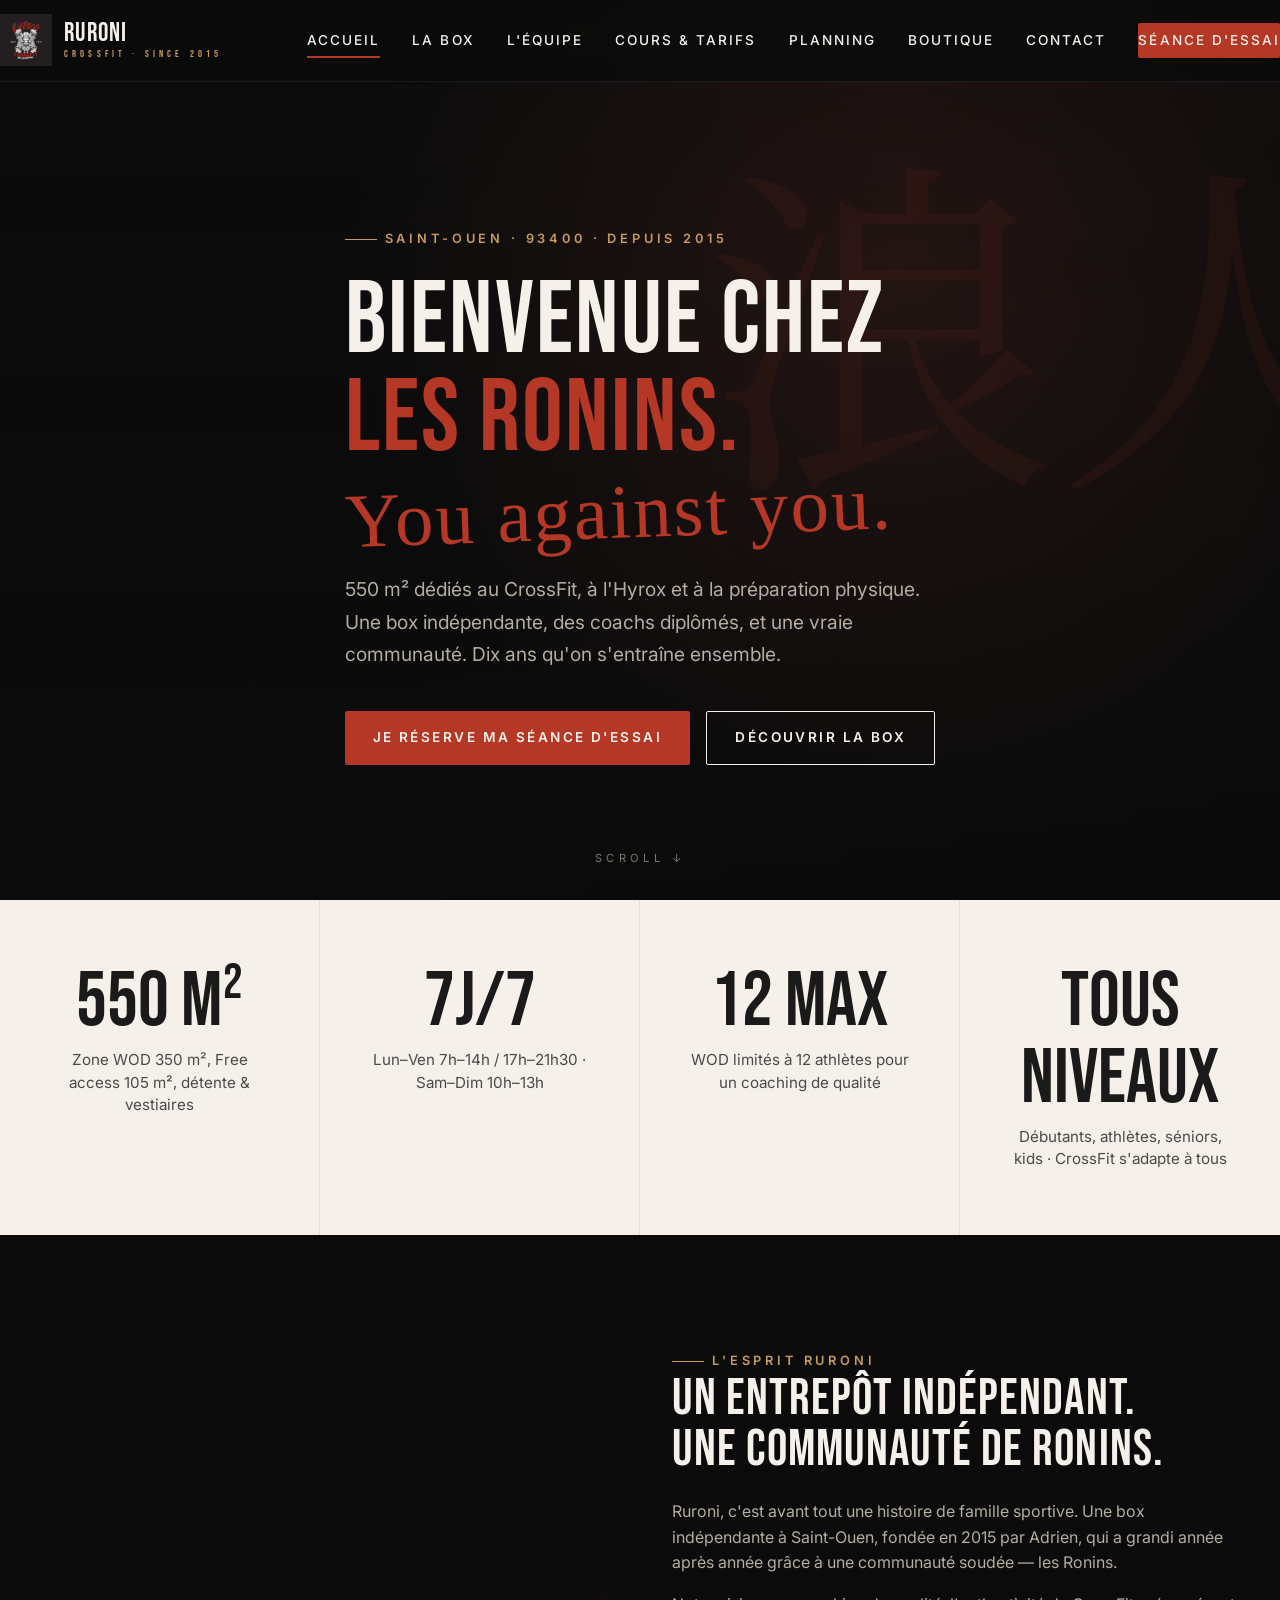
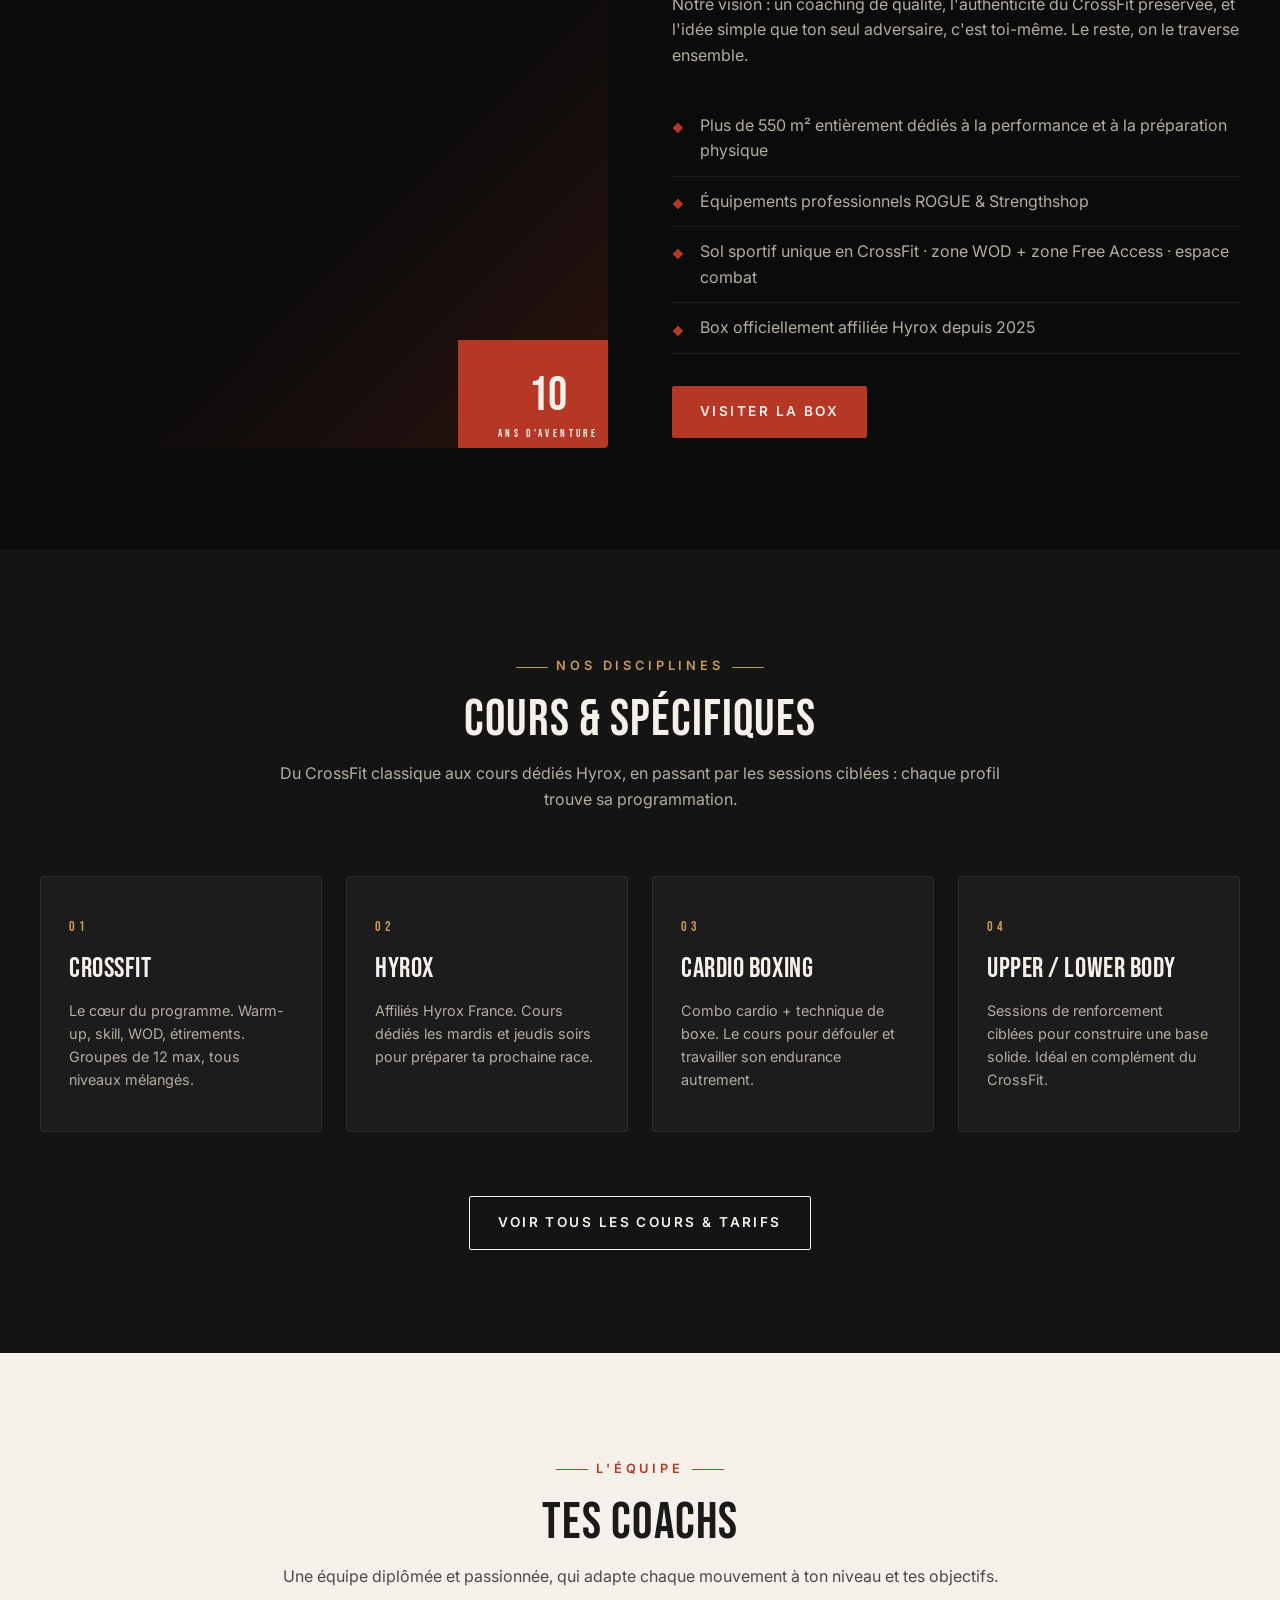
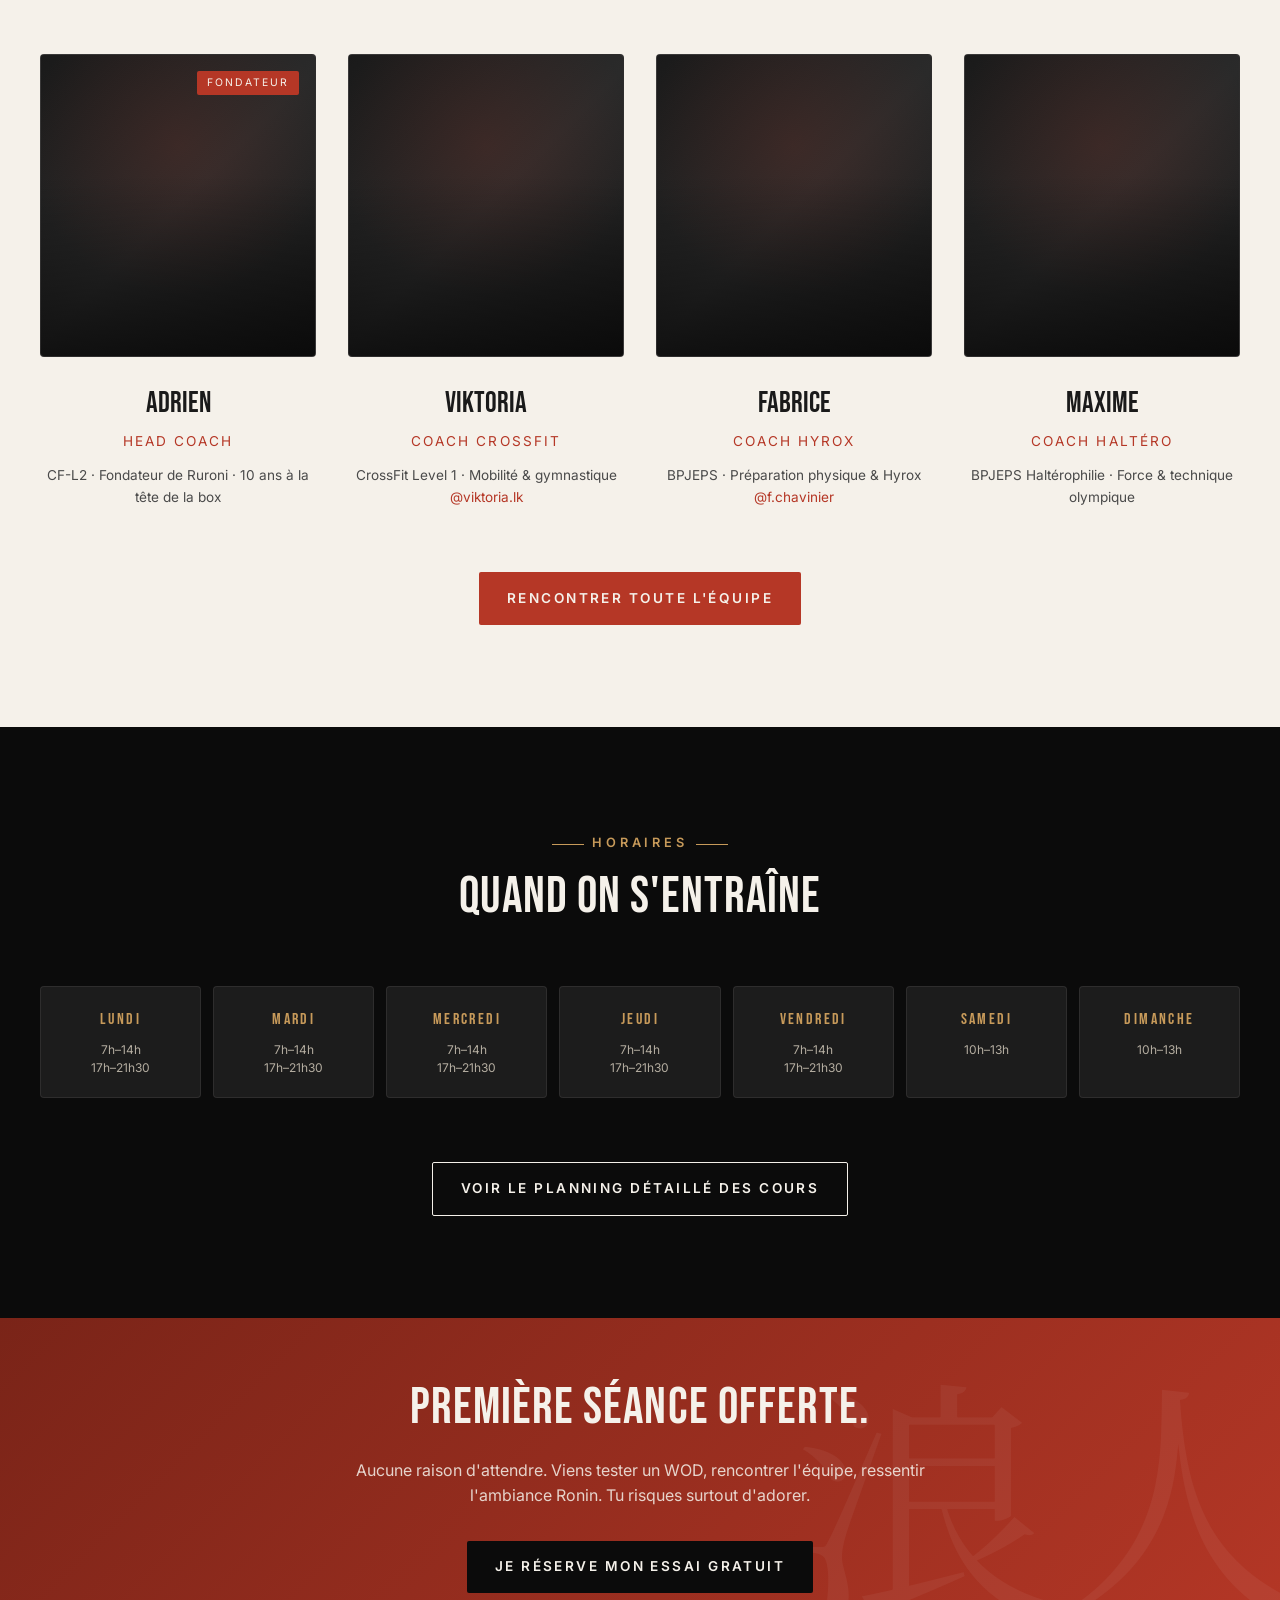
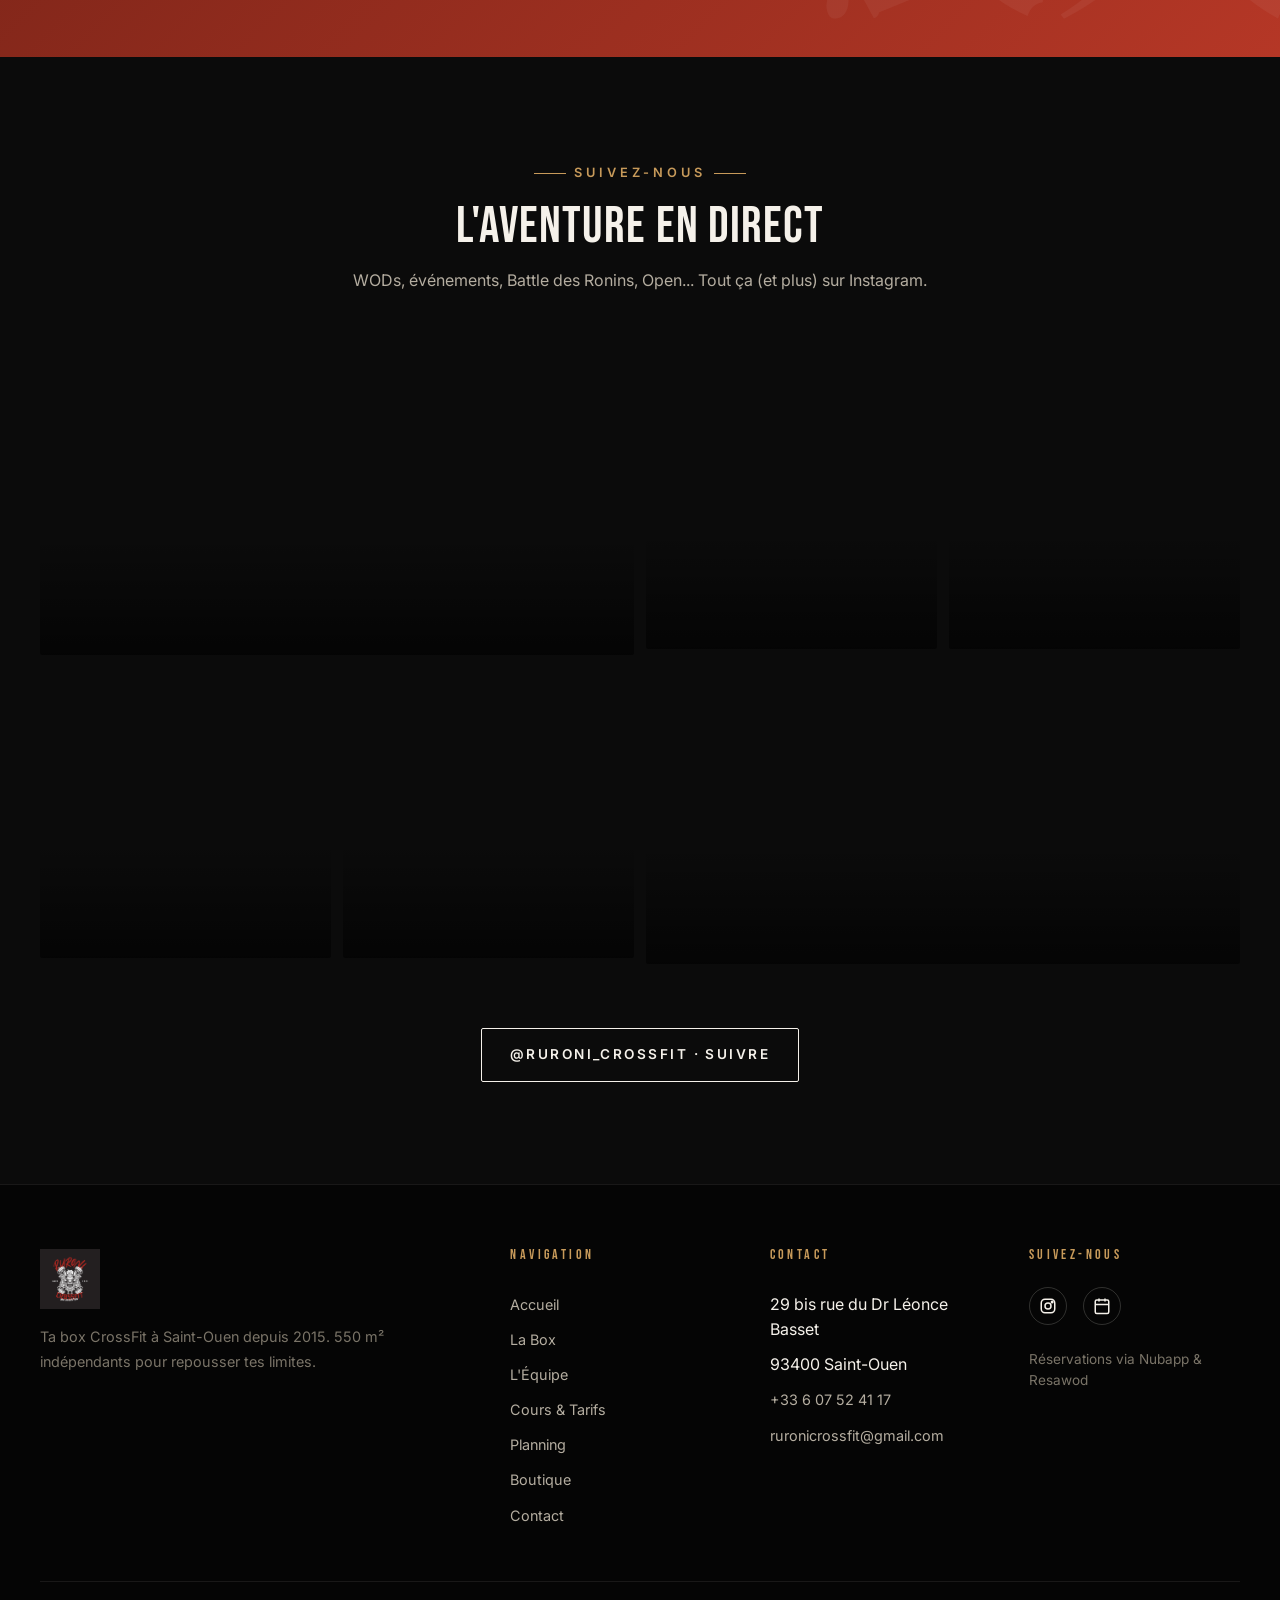
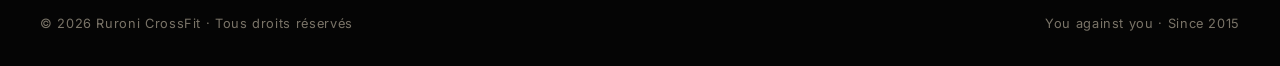
==== commit f706c59d: "Add files via upload" ====
--- a/index.html
+++ b/index.html
@@ -26,8 +26,9 @@
       <a href="coachs.html">L'Équipe</a>
       <a href="cours-tarifs.html">Cours & Tarifs</a>
       <a href="planning.html">Planning</a>
+      <a href="boutique.html">Boutique</a>
       <a href="contact.html">Contact</a>
-      <a href="https://potentrepote.fillout.com/essai?source=siteweb" class="btn" target="_blank" rel="noopener">Séance d'essai</a>
+      <a href="#" data-trigger="trial-modal" class="btn">Séance d'essai</a>
     </nav>
     <button class="menu-toggle" aria-label="Menu"><span></span><span></span><span></span></button>
   </div>
@@ -48,7 +49,7 @@
       550 m² dédiés au CrossFit, à l'Hyrox et à la préparation physique. Une box indépendante, des coachs diplômés, et une vraie communauté. Dix ans qu'on s'entraîne ensemble.
     </p>
     <div class="hero__ctas">
-      <a href="https://potentrepote.fillout.com/essai?source=siteweb" class="btn" target="_blank" rel="noopener">Je réserve ma séance d'essai</a>
+      <a href="#" data-trigger="trial-modal" class="btn">Je réserve ma séance d'essai</a>
       <a href="la-box.html" class="btn btn--outline">Découvrir la box</a>
     </div>
   </div>
@@ -230,7 +231,7 @@
   <div class="container">
     <h2>Première séance offerte.</h2>
     <p>Aucune raison d'attendre. Viens tester un WOD, rencontrer l'équipe, ressentir l'ambiance Ronin. Tu risques surtout d'adorer.</p>
-    <a href="https://potentrepote.fillout.com/essai?source=siteweb" class="btn" target="_blank" rel="noopener">Je réserve mon essai gratuit</a>
+    <a href="#" data-trigger="trial-modal" class="btn">Je réserve mon essai gratuit</a>
   </div>
 </section>
 
@@ -272,6 +273,7 @@
           <li><a href="coachs.html">L'Équipe</a></li>
           <li><a href="cours-tarifs.html">Cours & Tarifs</a></li>
           <li><a href="planning.html">Planning</a></li>
+          <li><a href="boutique.html\">Boutique</a></li>
           <li><a href="contact.html">Contact</a></li>
         </ul>
       </div>
@@ -290,7 +292,7 @@
           <a href="https://www.instagram.com/ruroni_crossfit/" target="_blank" aria-label="Instagram">
             <svg width="18" height="18" viewBox="0 0 24 24" fill="none" stroke="currentColor" stroke-width="2"><rect x="3" y="3" width="18" height="18" rx="5"/><circle cx="12" cy="12" r="4"/><circle cx="17.5" cy="6.5" r="1" fill="currentColor"/></svg>
           </a>
-          <a href="https://potentrepote.fillout.com/essai?source=siteweb" target="_blank" aria-label="Réserver">
+          <a href="#" data-trigger="trial-modal" aria-label="Réserver">
             <svg width="18" height="18" viewBox="0 0 24 24" fill="none" stroke="currentColor" stroke-width="2"><rect x="3" y="4" width="18" height="18" rx="2"/><line x1="16" y1="2" x2="16" y2="6"/><line x1="8" y1="2" x2="8" y2="6"/><line x1="3" y1="10" x2="21" y2="10"/></svg>
           </a>
         </div>
@@ -304,6 +306,7 @@
   </div>
 </footer>
 
+<script src="js/config.js"></script>
 <script src="js/main.js"></script>
 </body>
 </html>
--- a/css/style.css
+++ b/css/style.css
@@ -191,19 +191,34 @@
 
 .menu-toggle {
   display: none;
-  background: none;
+  background: var(--red);
   border: none;
   color: var(--text);
   cursor: pointer;
-  padding: 0.5rem;
-}
+  padding: 0;
+  width: 48px; height: 48px;
+  border-radius: 4px;
+  align-items: center;
+  justify-content: center;
+  flex-direction: column;
+  gap: 5px;
+  position: relative;
+  z-index: 110;
+  transition: background .2s ease;
+  box-shadow: 0 4px 14px rgba(181, 55, 38, 0.35);
+}
+.menu-toggle:hover { background: var(--red-hover); }
 .menu-toggle span {
   display: block;
-  width: 26px; height: 2px;
+  width: 22px; height: 2.5px;
   background: var(--text);
-  margin: 5px 0;
-  transition: all .25s;
-}
+  border-radius: 2px;
+  transition: all .25s ease;
+  transform-origin: center;
+}
+.menu-toggle.open span:nth-child(1) { transform: translateY(7.5px) rotate(45deg); }
+.menu-toggle.open span:nth-child(2) { opacity: 0; transform: scaleX(0); }
+.menu-toggle.open span:nth-child(3) { transform: translateY(-7.5px) rotate(-45deg); }
 
 /* === Hero === */
 .hero {
@@ -952,19 +967,51 @@
 }
 
 @media (max-width: 768px) {
-  .menu-toggle { display: block; }
+  .menu-toggle { display: flex; }
   .nav {
     position: fixed;
-    inset: 70px 0 0 0;
+    top: 0; right: 0; bottom: 0; left: 0;
+    width: 100%;
+    height: 100vh;
     background: var(--bg-dark);
+    background-image:
+      radial-gradient(circle at 80% 20%, rgba(181, 55, 38, 0.15), transparent 60%),
+      linear-gradient(180deg, #0b0b0b 0%, #050505 100%);
     flex-direction: column;
-    padding: 3rem 2rem;
-    gap: 2rem;
+    align-items: flex-start;
+    justify-content: center;
+    padding: 5rem 2.5rem 2rem;
+    gap: 0;
     transform: translateX(100%);
-    transition: transform .3s ease;
+    transition: transform .35s cubic-bezier(0.4, 0, 0.2, 1);
+    z-index: 105;
+    overflow-y: auto;
   }
   .nav.open { transform: translateX(0); }
-  .nav a { font-size: 1.2rem; }
+  .nav a {
+    font-size: 1.6rem;
+    font-family: 'Bebas Neue', sans-serif;
+    letter-spacing: 0.15em;
+    padding: 1.2rem 0;
+    width: 100%;
+    border-bottom: 1px solid var(--border);
+    color: var(--text);
+  }
+  .nav a::after { display: none; }
+  .nav a.active { color: var(--red); }
+  .nav a:hover { color: var(--red); padding-left: 0.5rem; }
+  .nav a.btn {
+    margin-top: 2rem;
+    border: none;
+    background: var(--red);
+    color: var(--text);
+    font-size: 0.95rem;
+    padding: 1rem 1.75rem;
+    width: 100%;
+    justify-content: center;
+    border-radius: 4px;
+  }
+  body.nav-open { overflow: hidden; }
   .header__brand { font-size: 1.25rem; }
   .hero { min-height: 90vh; padding-top: 100px; }
   .hours-grid { grid-template-columns: repeat(2, 1fr); }
@@ -998,3 +1045,617 @@
   opacity: 1;
   transform: translateY(0);
 }
+
+/* =========================================================
+   MODAL — Séance d'essai
+   ========================================================= */
+.modal-overlay {
+  position: fixed;
+  inset: 0;
+  background: rgba(0, 0, 0, 0.75);
+  backdrop-filter: blur(6px);
+  -webkit-backdrop-filter: blur(6px);
+  z-index: 200;
+  display: none;
+  align-items: center;
+  justify-content: center;
+  padding: 1.5rem;
+  opacity: 0;
+  transition: opacity .3s ease;
+}
+.modal-overlay.show {
+  display: flex;
+  opacity: 1;
+}
+.modal {
+  background: var(--bg-mid);
+  border: 1px solid var(--border-strong);
+  border-radius: 6px;
+  width: 100%;
+  max-width: 640px;
+  max-height: 90vh;
+  overflow-y: auto;
+  position: relative;
+  transform: translateY(20px) scale(0.97);
+  transition: transform .35s cubic-bezier(0.4, 0, 0.2, 1);
+  box-shadow: 0 30px 60px rgba(0,0,0,0.5);
+}
+.modal-overlay.show .modal { transform: translateY(0) scale(1); }
+
+.modal__close {
+  position: absolute;
+  top: 1rem; right: 1rem;
+  width: 40px; height: 40px;
+  background: rgba(245, 241, 234, 0.06);
+  border: 1px solid var(--border);
+  color: var(--text);
+  font-size: 1.4rem;
+  cursor: pointer;
+  border-radius: 4px;
+  display: flex;
+  align-items: center;
+  justify-content: center;
+  z-index: 2;
+  transition: all .2s;
+}
+.modal__close:hover { background: var(--red); border-color: var(--red); }
+
+.modal__header {
+  padding: 2.5rem 2.5rem 1.5rem;
+  border-bottom: 1px solid var(--border);
+  background: linear-gradient(135deg, rgba(181, 55, 38, 0.08) 0%, transparent 100%);
+  position: relative;
+}
+.modal__header::before {
+  content: '浪人';
+  font-family: 'Noto Serif JP', serif;
+  position: absolute;
+  right: 2rem;
+  top: 50%;
+  transform: translateY(-50%);
+  font-size: 5rem;
+  color: rgba(181, 55, 38, 0.07);
+  line-height: 1;
+}
+.modal__header .eyebrow { margin-bottom: 0.75rem; }
+.modal__header h2 {
+  font-size: 2rem;
+  margin-bottom: 0.5rem;
+  color: var(--text);
+}
+.modal__header p {
+  color: var(--text-dim);
+  font-size: 0.95rem;
+}
+
+.modal__body { padding: 2rem 2.5rem 2.5rem; }
+
+.modal__row { margin-bottom: 1.25rem; }
+.modal__row--double {
+  display: grid;
+  grid-template-columns: 1fr 1fr;
+  gap: 1rem;
+  margin-bottom: 1.25rem;
+}
+
+.modal__row label,
+.modal__row--double > div > label {
+  display: block;
+  font-size: 0.72rem;
+  letter-spacing: 0.18em;
+  text-transform: uppercase;
+  color: var(--bronze);
+  margin-bottom: 0.5rem;
+  font-weight: 600;
+}
+.modal__row label .req,
+.modal__row--double label .req { color: var(--red); margin-left: 2px; }
+
+.modal__row input,
+.modal__row select,
+.modal__row textarea,
+.modal__row--double input,
+.modal__row--double select {
+  width: 100%;
+  padding: 0.85rem 1rem;
+  background: var(--bg-dark);
+  border: 1.5px solid var(--border-strong);
+  color: var(--text);
+  font-family: inherit;
+  font-size: 0.95rem;
+  border-radius: 3px;
+  transition: all .2s;
+}
+.modal__row input:focus,
+.modal__row select:focus,
+.modal__row textarea:focus,
+.modal__row--double input:focus,
+.modal__row--double select:focus {
+  outline: none;
+  border-color: var(--red);
+  background: rgba(181, 55, 38, 0.04);
+}
+.modal__row textarea { resize: vertical; min-height: 90px; }
+
+/* Level selector — pills */
+.level-grid {
+  display: grid;
+  grid-template-columns: repeat(5, 1fr);
+  gap: 0.5rem;
+}
+.level-grid label {
+  display: flex;
+  flex-direction: column;
+  align-items: center;
+  justify-content: center;
+  padding: 0.85rem 0.5rem;
+  background: var(--bg-dark);
+  border: 1.5px solid var(--border-strong);
+  border-radius: 3px;
+  cursor: pointer;
+  transition: all .2s;
+  text-align: center;
+  margin: 0;
+  letter-spacing: 0.05em;
+  font-size: 0.7rem;
+  text-transform: uppercase;
+  color: var(--text-dim);
+}
+.level-grid label .icon {
+  font-size: 1.4rem;
+  margin-bottom: 0.35rem;
+  filter: grayscale(0.5);
+  transition: filter .2s;
+}
+.level-grid label:hover {
+  border-color: var(--bronze);
+  color: var(--text);
+}
+.level-grid input[type="radio"] {
+  position: absolute;
+  opacity: 0;
+  pointer-events: none;
+}
+.level-grid input[type="radio"]:checked + .icon,
+.level-grid label:has(input:checked) {
+  border-color: var(--red);
+  background: rgba(181, 55, 38, 0.1);
+  color: var(--text);
+  font-weight: 700;
+}
+.level-grid label:has(input:checked) .icon { filter: grayscale(0); }
+
+.modal__submit {
+  width: 100%;
+  margin-top: 0.5rem;
+  justify-content: center;
+  padding: 1.1rem 1.75rem;
+  font-size: 0.95rem;
+}
+
+.modal__note {
+  margin-top: 1.25rem;
+  font-size: 0.78rem;
+  color: var(--text-mute);
+  text-align: center;
+  line-height: 1.5;
+}
+
+/* Success state */
+.modal__success {
+  padding: 3rem 2.5rem;
+  text-align: center;
+  display: none;
+}
+.modal--sent .modal__header,
+.modal--sent .modal__body { display: none; }
+.modal--sent .modal__success { display: block; }
+.modal__success .check {
+  width: 72px; height: 72px;
+  border-radius: 50%;
+  background: var(--red);
+  margin: 0 auto 1.5rem;
+  display: flex;
+  align-items: center;
+  justify-content: center;
+  font-size: 2rem;
+  color: var(--text);
+}
+.modal__success h2 { color: var(--text); margin-bottom: 1rem; }
+.modal__success p { color: var(--text-dim); margin-bottom: 0.5rem; }
+
+@media (max-width: 600px) {
+  .modal__header { padding: 2rem 1.5rem 1rem; }
+  .modal__body { padding: 1.5rem 1.5rem 2rem; }
+  .modal__row--double { grid-template-columns: 1fr; }
+  .level-grid { grid-template-columns: repeat(3, 1fr); }
+  .level-grid label { font-size: 0.65rem; }
+  .modal__close { width: 36px; height: 36px; top: 0.75rem; right: 0.75rem; }
+}
+
+body.modal-open { overflow: hidden; }
+
+/* =========================================================
+   BOUTIQUE — Simulation Shopify Buy Button
+   ========================================================= */
+.shop-intro {
+  background: var(--bg-cream);
+  color: #1a1a1a;
+  padding: 1rem 0;
+  text-align: center;
+  font-size: 0.85rem;
+  border-bottom: 1px solid rgba(0,0,0,0.08);
+}
+.shop-intro strong { color: var(--red); }
+
+.products {
+  display: grid;
+  grid-template-columns: repeat(auto-fill, minmax(280px, 1fr));
+  gap: 2rem;
+}
+
+.product-card {
+  background: var(--bg-card);
+  border: 1px solid var(--border);
+  border-radius: 4px;
+  overflow: hidden;
+  transition: all .25s ease;
+  display: flex;
+  flex-direction: column;
+  position: relative;
+}
+.product-card:hover {
+  transform: translateY(-4px);
+  border-color: var(--border-strong);
+  box-shadow: 0 20px 40px rgba(0,0,0,0.3);
+}
+
+.product-card__img {
+  aspect-ratio: 1;
+  background-size: cover;
+  background-position: center;
+  background-color: #2a2a2a;
+  position: relative;
+  overflow: hidden;
+}
+.product-card__img::after {
+  content: '';
+  position: absolute;
+  inset: 0;
+  background: linear-gradient(180deg, transparent 50%, rgba(0,0,0,0.4));
+  opacity: 0;
+  transition: opacity .25s;
+}
+.product-card:hover .product-card__img::after { opacity: 1; }
+
+.product-card__tag {
+  position: absolute;
+  top: 0.75rem;
+  left: 0.75rem;
+  background: var(--red);
+  color: var(--text);
+  font-size: 0.65rem;
+  letter-spacing: 0.2em;
+  text-transform: uppercase;
+  padding: 0.3rem 0.65rem;
+  border-radius: 2px;
+  z-index: 2;
+}
+.product-card__tag--new { background: var(--bronze); }
+.product-card__tag--sale { background: var(--red); }
+
+.product-card__body {
+  padding: 1.25rem 1.25rem 1.5rem;
+  display: flex;
+  flex-direction: column;
+  flex: 1;
+}
+.product-card__category {
+  font-size: 0.7rem;
+  letter-spacing: 0.25em;
+  text-transform: uppercase;
+  color: var(--bronze);
+  margin-bottom: 0.5rem;
+}
+.product-card__name {
+  font-family: 'Bebas Neue', sans-serif;
+  font-size: 1.35rem;
+  letter-spacing: 0.05em;
+  margin-bottom: 0.5rem;
+  line-height: 1.2;
+  color: var(--text);
+}
+.product-card__price {
+  font-family: 'Bebas Neue', sans-serif;
+  font-size: 1.5rem;
+  color: var(--text);
+  margin-bottom: 0.75rem;
+}
+.product-card__price .old {
+  font-size: 1rem;
+  color: var(--text-mute);
+  text-decoration: line-through;
+  margin-right: 0.5rem;
+}
+.product-card__variants {
+  display: flex;
+  gap: 0.35rem;
+  margin-bottom: 1rem;
+  flex-wrap: wrap;
+}
+.product-card__variants span {
+  font-size: 0.7rem;
+  padding: 0.2rem 0.5rem;
+  border: 1px solid var(--border-strong);
+  border-radius: 2px;
+  color: var(--text-dim);
+}
+.product-card__btn {
+  margin-top: auto;
+  background: var(--red);
+  color: var(--text);
+  border: none;
+  padding: 0.85rem 1rem;
+  font-family: 'Inter', sans-serif;
+  font-size: 0.8rem;
+  letter-spacing: 0.15em;
+  text-transform: uppercase;
+  font-weight: 600;
+  cursor: pointer;
+  border-radius: 2px;
+  transition: all .2s;
+  display: flex;
+  align-items: center;
+  justify-content: center;
+  gap: 0.5rem;
+}
+.product-card__btn:hover { background: var(--red-hover); }
+.product-card__btn:disabled { opacity: 0.6; cursor: not-allowed; }
+.product-card__btn .added { display: none; }
+.product-card__btn.is-added { background: var(--bronze); }
+.product-card__btn.is-added .add { display: none; }
+.product-card__btn.is-added .added { display: inline; }
+
+/* Shopify-style placeholder note */
+.shopify-note {
+  position: absolute;
+  bottom: 0.5rem; right: 0.5rem;
+  font-size: 0.6rem;
+  color: var(--text-mute);
+  background: rgba(0,0,0,0.5);
+  padding: 0.2rem 0.4rem;
+  border-radius: 2px;
+  letter-spacing: 0.05em;
+  text-transform: uppercase;
+}
+
+/* Categories filter */
+.shop-filter {
+  display: flex;
+  gap: 0.5rem;
+  flex-wrap: wrap;
+  justify-content: center;
+  margin-bottom: 3rem;
+}
+.shop-filter button {
+  background: transparent;
+  color: var(--text-dim);
+  border: 1px solid var(--border-strong);
+  padding: 0.55rem 1.25rem;
+  font-family: inherit;
+  font-size: 0.8rem;
+  letter-spacing: 0.15em;
+  text-transform: uppercase;
+  cursor: pointer;
+  border-radius: 2px;
+  transition: all .2s;
+}
+.shop-filter button:hover { color: var(--text); border-color: var(--text-dim); }
+.shop-filter button.active {
+  background: var(--red);
+  color: var(--text);
+  border-color: var(--red);
+}
+
+/* Cart floating button */
+.cart-fab {
+  position: fixed;
+  bottom: 2rem; right: 2rem;
+  width: 60px; height: 60px;
+  background: var(--red);
+  color: var(--text);
+  border: none;
+  border-radius: 50%;
+  cursor: pointer;
+  display: flex;
+  align-items: center;
+  justify-content: center;
+  z-index: 90;
+  box-shadow: 0 10px 30px rgba(181, 55, 38, 0.45);
+  transition: all .25s;
+}
+.cart-fab:hover { transform: scale(1.08); background: var(--red-hover); }
+.cart-fab svg { width: 24px; height: 24px; }
+.cart-fab__badge {
+  position: absolute;
+  top: -4px; right: -4px;
+  background: var(--bronze);
+  color: var(--bg-dark);
+  font-size: 0.75rem;
+  font-weight: 700;
+  width: 24px; height: 24px;
+  border-radius: 50%;
+  display: flex;
+  align-items: center;
+  justify-content: center;
+  border: 2px solid var(--bg-dark);
+  opacity: 0;
+  transform: scale(0);
+  transition: all .2s;
+}
+.cart-fab__badge.show { opacity: 1; transform: scale(1); }
+
+/* Cart drawer */
+.cart-drawer {
+  position: fixed;
+  top: 0; right: 0; bottom: 0;
+  width: 100%;
+  max-width: 420px;
+  background: var(--bg-mid);
+  border-left: 1px solid var(--border-strong);
+  z-index: 150;
+  transform: translateX(100%);
+  transition: transform .35s cubic-bezier(0.4, 0, 0.2, 1);
+  display: flex;
+  flex-direction: column;
+  box-shadow: -20px 0 60px rgba(0,0,0,0.4);
+}
+.cart-drawer.open { transform: translateX(0); }
+.cart-backdrop {
+  position: fixed;
+  inset: 0;
+  background: rgba(0,0,0,0.65);
+  backdrop-filter: blur(4px);
+  z-index: 140;
+  opacity: 0;
+  pointer-events: none;
+  transition: opacity .3s;
+}
+.cart-backdrop.show { opacity: 1; pointer-events: auto; }
+
+.cart-drawer__head {
+  padding: 1.75rem 1.5rem;
+  border-bottom: 1px solid var(--border);
+  display: flex;
+  align-items: center;
+  justify-content: space-between;
+}
+.cart-drawer__head h3 {
+  font-family: 'Bebas Neue', sans-serif;
+  font-size: 1.6rem;
+  letter-spacing: 0.1em;
+  color: var(--text);
+}
+.cart-drawer__close {
+  background: transparent;
+  border: 1px solid var(--border-strong);
+  color: var(--text);
+  width: 36px; height: 36px;
+  border-radius: 4px;
+  font-size: 1.2rem;
+  cursor: pointer;
+  display: flex;
+  align-items: center;
+  justify-content: center;
+}
+.cart-drawer__close:hover { background: var(--red); border-color: var(--red); }
+
+.cart-drawer__items {
+  flex: 1;
+  overflow-y: auto;
+  padding: 1rem 1.5rem;
+}
+.cart-drawer__empty {
+  text-align: center;
+  color: var(--text-mute);
+  padding: 3rem 1rem;
+}
+.cart-drawer__empty svg { width: 48px; height: 48px; opacity: 0.4; margin-bottom: 1rem; }
+
+.cart-item {
+  display: grid;
+  grid-template-columns: 64px 1fr auto;
+  gap: 1rem;
+  padding: 1rem 0;
+  border-bottom: 1px solid var(--border);
+  align-items: center;
+}
+.cart-item__img {
+  width: 64px; height: 64px;
+  background-size: cover;
+  background-position: center;
+  border-radius: 3px;
+}
+.cart-item__name {
+  font-weight: 600;
+  font-size: 0.9rem;
+  color: var(--text);
+  margin-bottom: 0.25rem;
+}
+.cart-item__variant { font-size: 0.75rem; color: var(--text-mute); }
+.cart-item__qty {
+  display: flex;
+  align-items: center;
+  gap: 0.5rem;
+  margin-top: 0.5rem;
+  font-size: 0.85rem;
+}
+.cart-item__qty button {
+  width: 22px; height: 22px;
+  background: var(--bg-dark);
+  border: 1px solid var(--border-strong);
+  color: var(--text);
+  border-radius: 3px;
+  cursor: pointer;
+  display: flex;
+  align-items: center;
+  justify-content: center;
+}
+.cart-item__qty button:hover { border-color: var(--red); }
+.cart-item__price {
+  font-family: 'Bebas Neue', sans-serif;
+  font-size: 1.2rem;
+  color: var(--text);
+}
+.cart-item__remove {
+  background: none;
+  border: none;
+  color: var(--text-mute);
+  cursor: pointer;
+  font-size: 0.7rem;
+  letter-spacing: 0.1em;
+  text-transform: uppercase;
+  margin-top: 0.5rem;
+  padding: 0;
+}
+.cart-item__remove:hover { color: var(--red); }
+
+.cart-drawer__foot {
+  padding: 1.5rem;
+  border-top: 1px solid var(--border-strong);
+  background: linear-gradient(180deg, transparent, rgba(0,0,0,0.3));
+}
+.cart-drawer__row {
+  display: flex;
+  justify-content: space-between;
+  align-items: baseline;
+  margin-bottom: 0.75rem;
+  color: var(--text-dim);
+  font-size: 0.9rem;
+}
+.cart-drawer__row--total {
+  font-family: 'Bebas Neue', sans-serif;
+  font-size: 1.5rem;
+  color: var(--text);
+  border-top: 1px solid var(--border);
+  padding-top: 1rem;
+  margin-top: 1rem;
+  margin-bottom: 1.25rem;
+}
+.cart-drawer__checkout {
+  width: 100%;
+  justify-content: center;
+  padding: 1.1rem;
+}
+.cart-drawer__note {
+  font-size: 0.7rem;
+  color: var(--text-mute);
+  text-align: center;
+  margin-top: 0.75rem;
+  line-height: 1.5;
+}
+
+@media (max-width: 600px) {
+  .cart-fab { width: 52px; height: 52px; bottom: 1rem; right: 1rem; }
+  .cart-fab svg { width: 22px; height: 22px; }
+}
